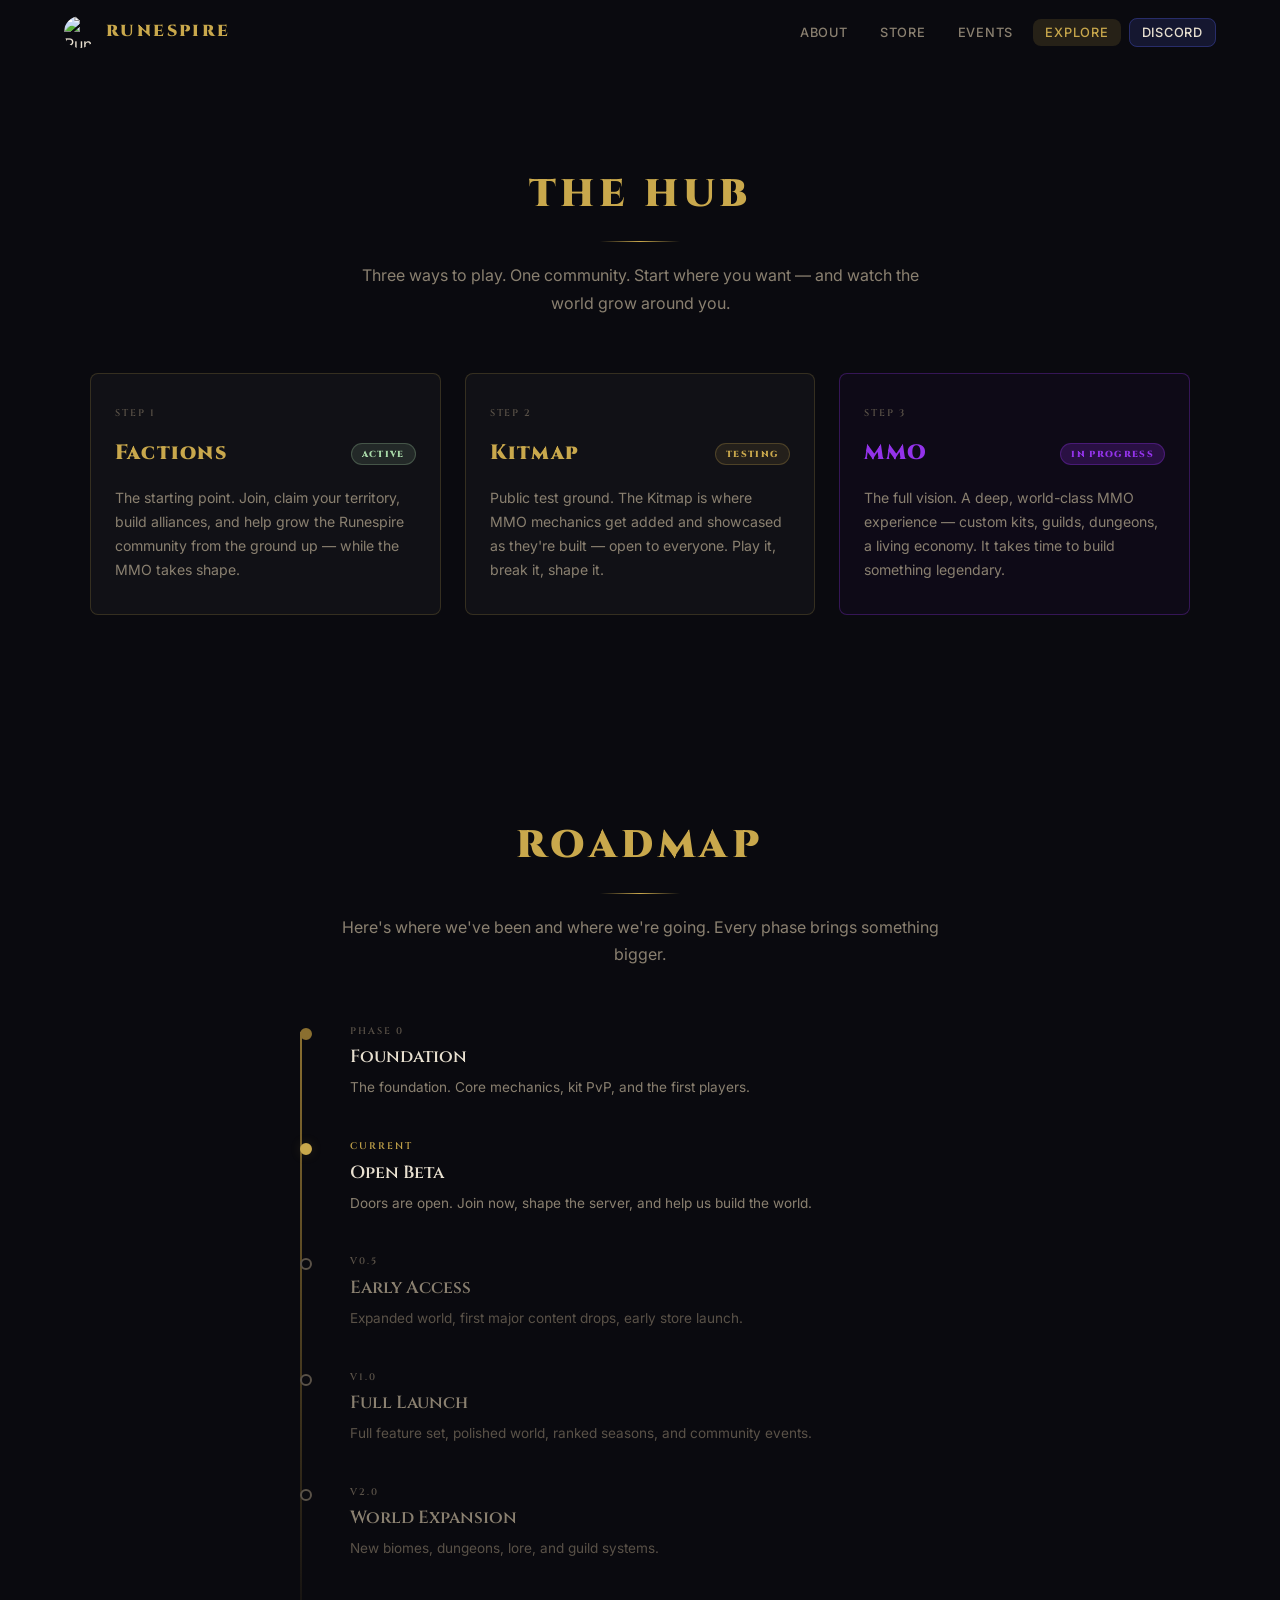
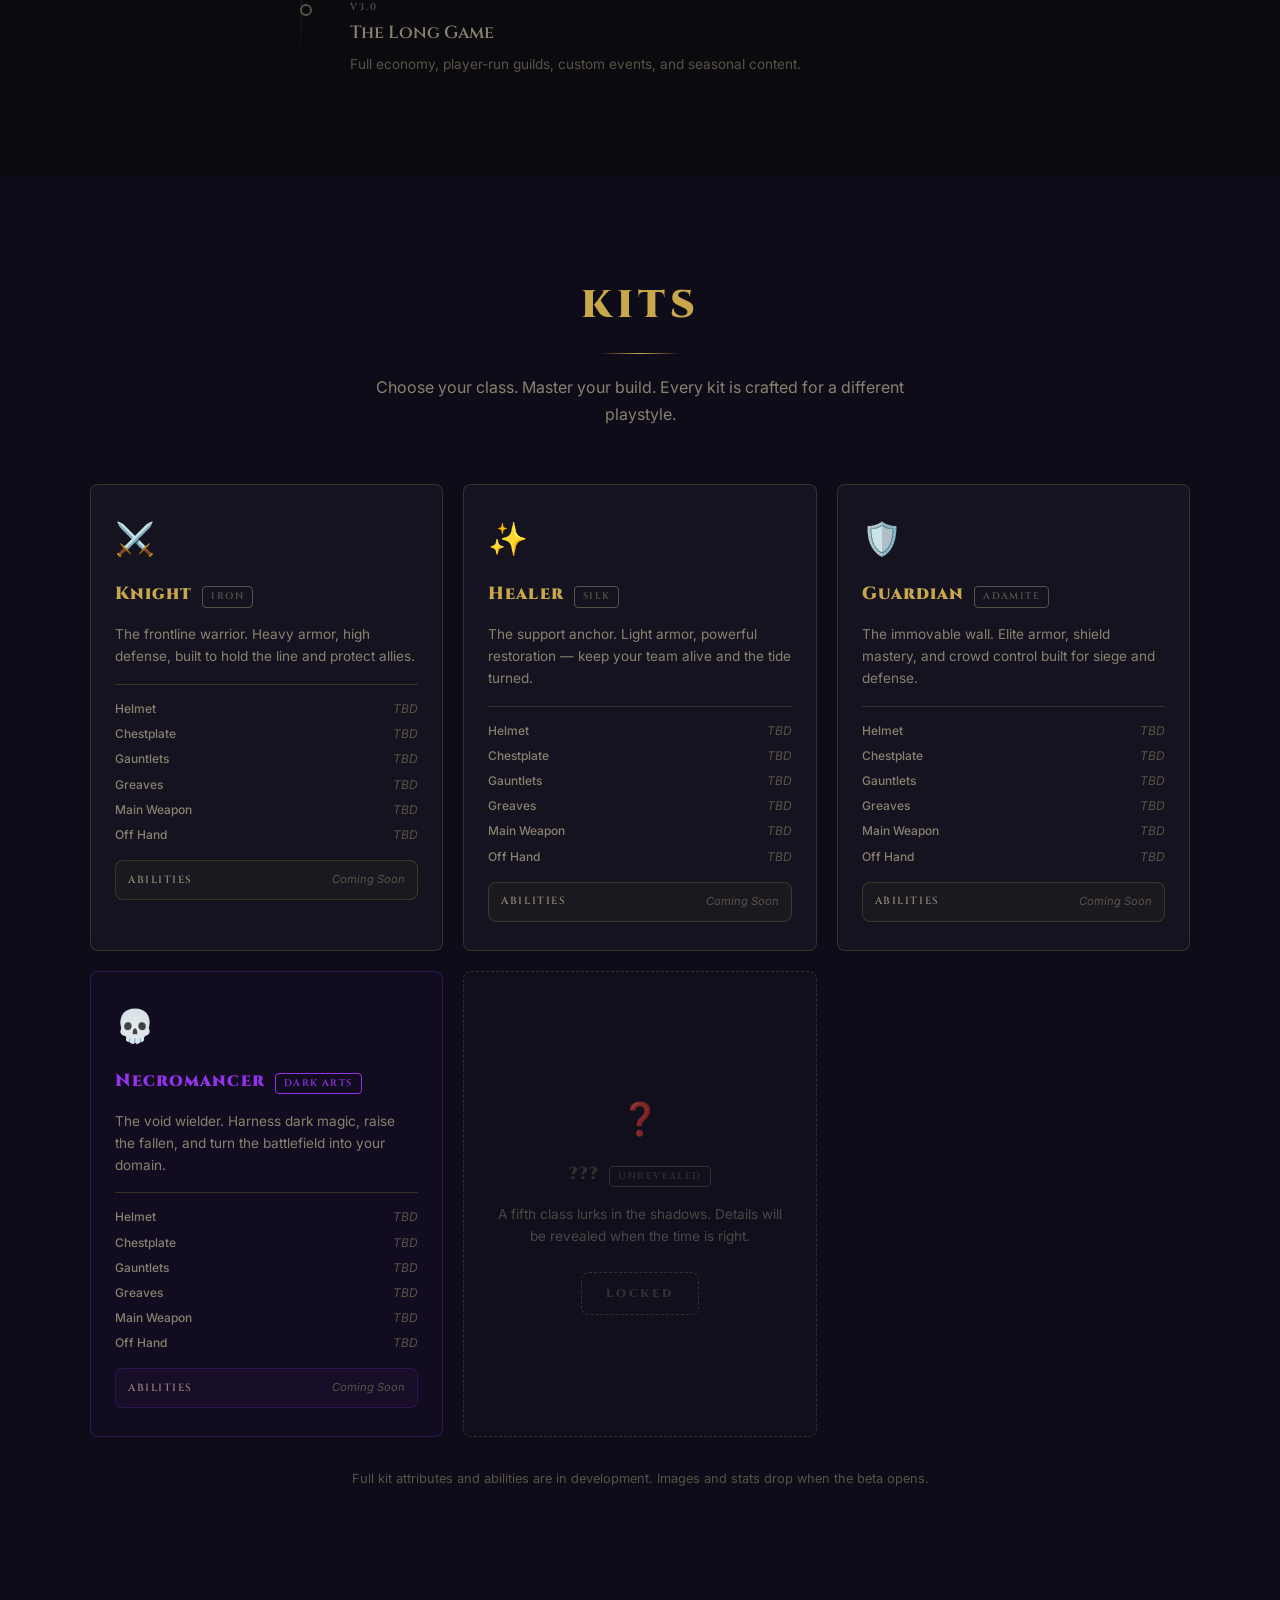
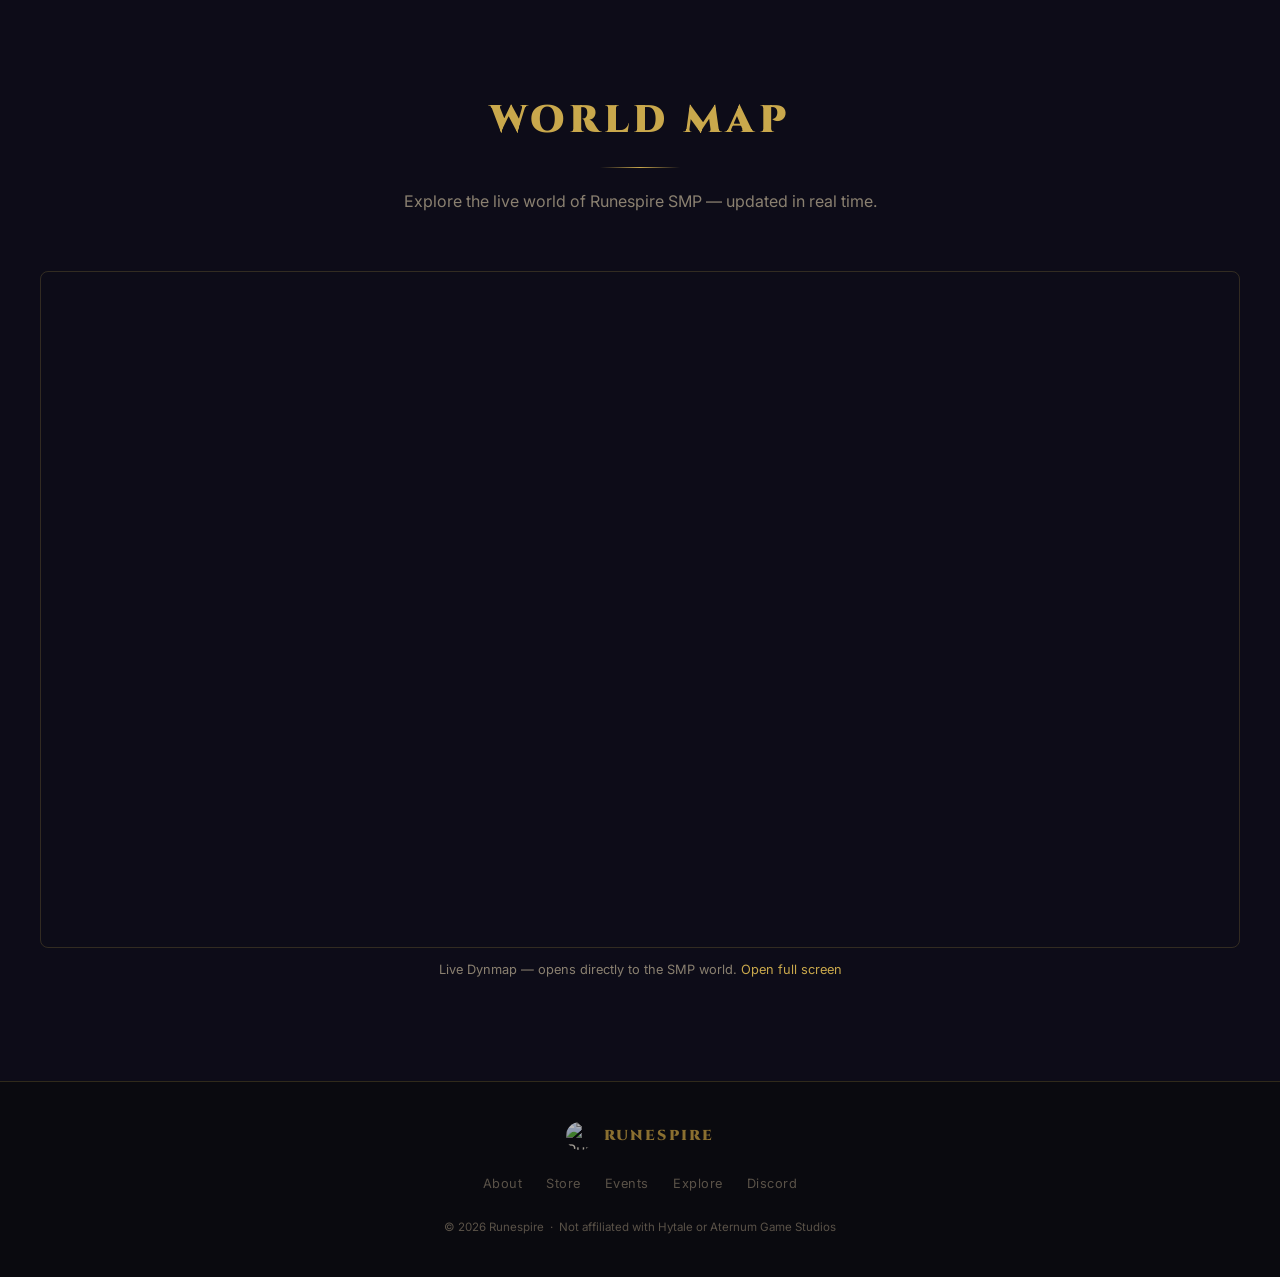
==== explore.html @ 8148e68b "Remove community/email signup section, add live Dynmap iframe to Explore page Co-Authored-By: Claude" ====
<!DOCTYPE html>
<html lang="en">
<head>
  <meta charset="UTF-8" />
  <meta name="viewport" content="width=device-width, initial-scale=1.0" />
  <title>Explore — Runespire</title>
  <meta name="description" content="Explore the world of Runespire — servers, roadmap, kits, and the world map." />

  <!-- Fonts -->
  <link rel="preconnect" href="https://fonts.googleapis.com" />
  <link rel="preconnect" href="https://fonts.gstatic.com" crossorigin />
  <link href="https://fonts.googleapis.com/css2?family=Cinzel:wght@400;600;900&family=Inter:wght@300;400;500&display=swap" rel="stylesheet" />

  <link rel="stylesheet" href="css/styles.css" />
</head>
<body>

  <!-- ===== NAV ===== -->
  <nav class="site-nav" id="siteNav" aria-label="Main navigation">
    <div class="nav-inner">
      <a href="index.html" class="nav-logo" aria-label="Runespire home">
        <img src="https://cdn.discordapp.com/icons/1477785070197674254/c478e4f0dd5d77b28ea150be5aabb9c9.webp?size=64&quality=lossless" alt="Runespire icon" class="nav-icon" />
        <span class="nav-wordmark">RUNESPIRE</span>
      </a>
      <button class="nav-toggle" id="navToggle" aria-label="Toggle navigation" aria-expanded="false" aria-controls="navLinks">
        <span></span><span></span><span></span>
      </button>
      <ul class="nav-links" id="navLinks" role="list">
        <li><a href="index.html#about" class="nav-link">About</a></li>
        <li><a href="index.html#store" class="nav-link">Store</a></li>
        <li><a href="index.html#events" class="nav-link">Events</a></li>
        <li><a href="explore.html" class="nav-link active">Explore</a></li>
        <li><a href="https://discord.gg/47PJvtFb" class="nav-link nav-link--discord" target="_blank" rel="noopener noreferrer">Discord</a></li>
      </ul>
    </div>
  </nav>

  <!-- ===== SERVERS ===== -->
  <section id="servers" class="section section--servers section--page-top">
    <div class="section-inner">
      <h2 class="section-title">The Hub</h2>
      <div class="section-rule"></div>
      <p class="section-subtitle">Three ways to play. One community. Start where you want — and watch the world grow around you.</p>

      <div class="servers-grid">

        <div class="server-card">
          <div class="server-card__step">Step 1</div>
          <div class="server-card__header">
            <h3 class="server-card__name">Factions</h3>
            <span class="server-badge server-badge--active">Active</span>
          </div>
          <p class="server-card__desc">The starting point. Join, claim your territory, build alliances, and help grow the Runespire community from the ground up — while the MMO takes shape.</p>
        </div>

        <div class="server-card">
          <div class="server-card__step">Step 2</div>
          <div class="server-card__header">
            <h3 class="server-card__name">Kitmap</h3>
            <span class="server-badge server-badge--testing">Testing</span>
          </div>
          <p class="server-card__desc">Public test ground. The Kitmap is where MMO mechanics get added and showcased as they're built — open to everyone. Play it, break it, shape it.</p>
        </div>

        <div class="server-card server-card--featured">
          <div class="server-card__step">Step 3</div>
          <div class="server-card__header">
            <h3 class="server-card__name">MMO</h3>
            <span class="server-badge server-badge--progress">In Progress</span>
          </div>
          <p class="server-card__desc">The full vision. A deep, world-class MMO experience — custom kits, guilds, dungeons, a living economy. It takes time to build something legendary.</p>
        </div>

      </div>
    </div>
  </section>

  <!-- ===== ROADMAP ===== -->
  <section id="roadmap" class="section section--roadmap">
    <div class="section-inner">
      <h2 class="section-title">Roadmap</h2>
      <div class="section-rule"></div>
      <p class="section-subtitle">Here's where we've been and where we're going. Every phase brings something bigger.</p>

      <ol class="roadmap-timeline" aria-label="Development roadmap">
        <li class="roadmap-item roadmap-item--done">
          <div class="roadmap-marker" aria-hidden="true"></div>
          <div class="roadmap-content">
            <span class="roadmap-phase">Phase 0</span>
            <h3 class="roadmap-label">Foundation</h3>
            <p class="roadmap-desc">The foundation. Core mechanics, kit PvP, and the first players.</p>
          </div>
        </li>
        <li class="roadmap-item roadmap-item--active">
          <div class="roadmap-marker" aria-hidden="true"></div>
          <div class="roadmap-content">
            <span class="roadmap-phase">Current</span>
            <h3 class="roadmap-label">Open Beta</h3>
            <p class="roadmap-desc">Doors are open. Join now, shape the server, and help us build the world.</p>
          </div>
        </li>
        <li class="roadmap-item roadmap-item--upcoming">
          <div class="roadmap-marker" aria-hidden="true"></div>
          <div class="roadmap-content">
            <span class="roadmap-phase">v0.5</span>
            <h3 class="roadmap-label">Early Access</h3>
            <p class="roadmap-desc">Expanded world, first major content drops, early store launch.</p>
          </div>
        </li>
        <li class="roadmap-item roadmap-item--upcoming">
          <div class="roadmap-marker" aria-hidden="true"></div>
          <div class="roadmap-content">
            <span class="roadmap-phase">v1.0</span>
            <h3 class="roadmap-label">Full Launch</h3>
            <p class="roadmap-desc">Full feature set, polished world, ranked seasons, and community events.</p>
          </div>
        </li>
        <li class="roadmap-item roadmap-item--upcoming">
          <div class="roadmap-marker" aria-hidden="true"></div>
          <div class="roadmap-content">
            <span class="roadmap-phase">v2.0</span>
            <h3 class="roadmap-label">World Expansion</h3>
            <p class="roadmap-desc">New biomes, dungeons, lore, and guild systems.</p>
          </div>
        </li>
        <li class="roadmap-item roadmap-item--upcoming">
          <div class="roadmap-marker" aria-hidden="true"></div>
          <div class="roadmap-content">
            <span class="roadmap-phase">v3.0</span>
            <h3 class="roadmap-label">The Long Game</h3>
            <p class="roadmap-desc">Full economy, player-run guilds, custom events, and seasonal content.</p>
          </div>
        </li>
      </ol>
    </div>
  </section>

  <!-- ===== KITS ===== -->
  <section id="kits" class="section section--kits">
    <div class="section-inner">
      <h2 class="section-title">Kits</h2>
      <div class="section-rule"></div>
      <p class="section-subtitle">Choose your class. Master your build. Every kit is crafted for a different playstyle.</p>

      <div class="kits-grid">

        <div class="kit-card">
          <div class="kit-card__icon" aria-hidden="true">⚔️</div>
          <div class="kit-card__names">
            <h3 class="kit-card__class">Knight</h3>
            <span class="kit-card__material">Iron</span>
          </div>
          <p class="kit-card__desc">The frontline warrior. Heavy armor, high defense, built to hold the line and protect allies.</p>
          <div class="kit-card__slots">
            <div class="kit-slot"><span class="kit-slot__label">Helmet</span><span class="kit-slot__value kit-slot__value--tbd">TBD</span></div>
            <div class="kit-slot"><span class="kit-slot__label">Chestplate</span><span class="kit-slot__value kit-slot__value--tbd">TBD</span></div>
            <div class="kit-slot"><span class="kit-slot__label">Gauntlets</span><span class="kit-slot__value kit-slot__value--tbd">TBD</span></div>
            <div class="kit-slot"><span class="kit-slot__label">Greaves</span><span class="kit-slot__value kit-slot__value--tbd">TBD</span></div>
            <div class="kit-slot"><span class="kit-slot__label">Main Weapon</span><span class="kit-slot__value kit-slot__value--tbd">TBD</span></div>
            <div class="kit-slot"><span class="kit-slot__label">Off Hand</span><span class="kit-slot__value kit-slot__value--tbd">TBD</span></div>
          </div>
          <div class="kit-card__abilities">
            <span class="kit-abilities__label">Abilities</span>
            <span class="kit-abilities__value">Coming Soon</span>
          </div>
        </div>

        <div class="kit-card">
          <div class="kit-card__icon" aria-hidden="true">✨</div>
          <div class="kit-card__names">
            <h3 class="kit-card__class">Healer</h3>
            <span class="kit-card__material">Silk</span>
          </div>
          <p class="kit-card__desc">The support anchor. Light armor, powerful restoration — keep your team alive and the tide turned.</p>
          <div class="kit-card__slots">
            <div class="kit-slot"><span class="kit-slot__label">Helmet</span><span class="kit-slot__value kit-slot__value--tbd">TBD</span></div>
            <div class="kit-slot"><span class="kit-slot__label">Chestplate</span><span class="kit-slot__value kit-slot__value--tbd">TBD</span></div>
            <div class="kit-slot"><span class="kit-slot__label">Gauntlets</span><span class="kit-slot__value kit-slot__value--tbd">TBD</span></div>
            <div class="kit-slot"><span class="kit-slot__label">Greaves</span><span class="kit-slot__value kit-slot__value--tbd">TBD</span></div>
            <div class="kit-slot"><span class="kit-slot__label">Main Weapon</span><span class="kit-slot__value kit-slot__value--tbd">TBD</span></div>
            <div class="kit-slot"><span class="kit-slot__label">Off Hand</span><span class="kit-slot__value kit-slot__value--tbd">TBD</span></div>
          </div>
          <div class="kit-card__abilities">
            <span class="kit-abilities__label">Abilities</span>
            <span class="kit-abilities__value">Coming Soon</span>
          </div>
        </div>

        <div class="kit-card">
          <div class="kit-card__icon" aria-hidden="true">🛡️</div>
          <div class="kit-card__names">
            <h3 class="kit-card__class">Guardian</h3>
            <span class="kit-card__material">Adamite</span>
          </div>
          <p class="kit-card__desc">The immovable wall. Elite armor, shield mastery, and crowd control built for siege and defense.</p>
          <div class="kit-card__slots">
            <div class="kit-slot"><span class="kit-slot__label">Helmet</span><span class="kit-slot__value kit-slot__value--tbd">TBD</span></div>
            <div class="kit-slot"><span class="kit-slot__label">Chestplate</span><span class="kit-slot__value kit-slot__value--tbd">TBD</span></div>
            <div class="kit-slot"><span class="kit-slot__label">Gauntlets</span><span class="kit-slot__value kit-slot__value--tbd">TBD</span></div>
            <div class="kit-slot"><span class="kit-slot__label">Greaves</span><span class="kit-slot__value kit-slot__value--tbd">TBD</span></div>
            <div class="kit-slot"><span class="kit-slot__label">Main Weapon</span><span class="kit-slot__value kit-slot__value--tbd">TBD</span></div>
            <div class="kit-slot"><span class="kit-slot__label">Off Hand</span><span class="kit-slot__value kit-slot__value--tbd">TBD</span></div>
          </div>
          <div class="kit-card__abilities">
            <span class="kit-abilities__label">Abilities</span>
            <span class="kit-abilities__value">Coming Soon</span>
          </div>
        </div>

        <div class="kit-card kit-card--dark">
          <div class="kit-card__icon" aria-hidden="true">💀</div>
          <div class="kit-card__names">
            <h3 class="kit-card__class">Necromancer</h3>
            <span class="kit-card__material kit-card__material--dark">Dark Arts</span>
          </div>
          <p class="kit-card__desc">The void wielder. Harness dark magic, raise the fallen, and turn the battlefield into your domain.</p>
          <div class="kit-card__slots">
            <div class="kit-slot"><span class="kit-slot__label">Helmet</span><span class="kit-slot__value kit-slot__value--tbd">TBD</span></div>
            <div class="kit-slot"><span class="kit-slot__label">Chestplate</span><span class="kit-slot__value kit-slot__value--tbd">TBD</span></div>
            <div class="kit-slot"><span class="kit-slot__label">Gauntlets</span><span class="kit-slot__value kit-slot__value--tbd">TBD</span></div>
            <div class="kit-slot"><span class="kit-slot__label">Greaves</span><span class="kit-slot__value kit-slot__value--tbd">TBD</span></div>
            <div class="kit-slot"><span class="kit-slot__label">Main Weapon</span><span class="kit-slot__value kit-slot__value--tbd">TBD</span></div>
            <div class="kit-slot"><span class="kit-slot__label">Off Hand</span><span class="kit-slot__value kit-slot__value--tbd">TBD</span></div>
          </div>
          <div class="kit-card__abilities">
            <span class="kit-abilities__label">Abilities</span>
            <span class="kit-abilities__value">Coming Soon</span>
          </div>
        </div>

        <div class="kit-card kit-card--mystery">
          <div class="kit-card__icon" aria-hidden="true">❓</div>
          <div class="kit-card__names">
            <h3 class="kit-card__class">???</h3>
            <span class="kit-card__material kit-card__material--mystery">Unrevealed</span>
          </div>
          <p class="kit-card__desc">A fifth class lurks in the shadows. Details will be revealed when the time is right.</p>
          <div class="kit-card__mystery-lock" aria-hidden="true">
            <span>LOCKED</span>
          </div>
        </div>

      </div>

      <p class="kits-note">Full kit attributes and abilities are in development. Images and stats drop when the beta opens.</p>
    </div>
  </section>

  <!-- ===== MAP ===== -->
  <section id="map" class="section section--map">
    <div class="section-inner section-inner--wide">
      <h2 class="section-title">World Map</h2>
      <div class="section-rule"></div>
      <p class="section-subtitle">Explore the live world of Runespire SMP — updated in real time.</p>
      <div class="map-frame-wrapper">
        <iframe
          src="https://map.runespire.net/#world=smp&x=558.67&z=474.67&zoom=-3"
          class="map-frame"
          title="Runespire SMP World Map"
          allowfullscreen
          loading="lazy"
        ></iframe>
      </div>
      <p class="map-note">Live Dynmap — opens directly to the SMP world. <a href="https://map.runespire.net/" target="_blank" rel="noopener noreferrer">Open full screen</a></p>
    </div>
  </section>

  <!-- ===== FOOTER ===== -->
  <footer class="site-footer">
    <div class="footer-inner">
      <div class="footer-brand">
        <img src="https://cdn.discordapp.com/icons/1477785070197674254/c478e4f0dd5d77b28ea150be5aabb9c9.webp?size=64&quality=lossless" alt="Runespire" class="footer-icon" />
        <span class="footer-wordmark">RUNESPIRE</span>
      </div>
      <nav class="footer-nav" aria-label="Footer navigation">
        <a href="index.html#about">About</a>
        <a href="index.html#store">Store</a>
        <a href="index.html#events">Events</a>
        <a href="explore.html">Explore</a>
        <a href="https://discord.gg/47PJvtFb" target="_blank" rel="noopener noreferrer">Discord</a>
      </nav>
      <p class="footer-legal">© 2026 Runespire &nbsp;·&nbsp; Not affiliated with Hytale or Aternum Game Studios</p>
    </div>
  </footer>

  <script src="js/main.js"></script>
</body>
</html>
---- css/styles.css ----
/* ============================================================
   DESIGN SYSTEM — CSS VARIABLES
   ============================================================ */
:root {
  --bg:           #0a0a0f;
  --bg-mid:       #0f0e1a;
  --bg-section:   #0d0c18;
  --bg-card:      rgba(255, 255, 255, 0.03);
  --bg-card-hover:rgba(255, 255, 255, 0.06);

  --gold:         #c9a84c;
  --gold-light:   #e8c96a;
  --gold-dim:     #8a6f30;
  --gold-glow:    rgba(201, 168, 76, 0.15);
  --gold-border:  rgba(201, 168, 76, 0.25);

  --purple:       #6b21a8;
  --purple-light: #9333ea;
  --purple-glow:  rgba(107, 33, 168, 0.3);

  --discord:      #5865f2;
  --discord-hover:#4752c4;

  --text:         #e8e0d0;
  --text-muted:   #8a8070;
  --text-dim:     #5a5248;
  --border:       rgba(201, 168, 76, 0.2);

  --nav-height:   64px;
  --section-pad:  100px;
  --radius:       8px;

  --font-heading: 'Cinzel', serif;
  --font-body:    'Inter', sans-serif;
}

/* ============================================================
   RESET & BASE
   ============================================================ */
*, *::before, *::after { box-sizing: border-box; margin: 0; padding: 0; }

html {
  scroll-behavior: smooth;
  scroll-padding-top: var(--nav-height);
}

body {
  background-color: var(--bg);
  color: var(--text);
  font-family: var(--font-body);
  font-size: 1rem;
  line-height: 1.6;
  -webkit-font-smoothing: antialiased;
  overflow-x: hidden;
}

img { display: block; max-width: 100%; }
a { color: inherit; text-decoration: none; }
ul, ol { list-style: none; }

/* ============================================================
   NAV
   ============================================================ */
.site-nav {
  position: fixed;
  top: 0;
  left: 0;
  right: 0;
  z-index: 100;
  height: var(--nav-height);
  transition: background 0.3s ease, border-color 0.3s ease;
  border-bottom: 1px solid transparent;
}

.site-nav.scrolled {
  background: rgba(10, 10, 15, 0.92);
  backdrop-filter: blur(12px);
  -webkit-backdrop-filter: blur(12px);
  border-color: var(--border);
}

.nav-inner {
  max-width: 1200px;
  margin: 0 auto;
  padding: 0 24px;
  height: 100%;
  display: flex;
  align-items: center;
  justify-content: space-between;
  gap: 24px;
}

.nav-logo {
  display: flex;
  align-items: center;
  gap: 10px;
  flex-shrink: 0;
}

.nav-icon { width: 32px; height: 32px; border-radius: 50%; }

.nav-wordmark {
  font-family: var(--font-heading);
  font-weight: 900;
  font-size: 1rem;
  letter-spacing: 0.15em;
  color: var(--gold);
}

.nav-links {
  display: flex;
  align-items: center;
  gap: 8px;
}

.nav-link {
  font-family: var(--font-body);
  font-size: 0.8rem;
  font-weight: 500;
  letter-spacing: 0.06em;
  text-transform: uppercase;
  color: var(--text-muted);
  padding: 6px 12px;
  border-radius: var(--radius);
  transition: color 0.2s ease, background 0.2s ease;
}

.nav-link:hover, .nav-link.active {
  color: var(--gold);
  background: var(--gold-glow);
}

.nav-link--discord {
  color: var(--text);
  background: rgba(88, 101, 242, 0.15);
  border: 1px solid rgba(88, 101, 242, 0.3);
}

.nav-link--discord:hover {
  background: rgba(88, 101, 242, 0.3);
  color: #fff;
  border-color: var(--discord);
}

.nav-toggle {
  display: none;
  flex-direction: column;
  gap: 5px;
  background: none;
  border: none;
  cursor: pointer;
  padding: 4px;
}

.nav-toggle span {
  display: block;
  width: 24px;
  height: 2px;
  background: var(--gold);
  border-radius: 2px;
  transition: transform 0.3s ease, opacity 0.3s ease;
}

/* ============================================================
   HERO
   ============================================================ */
.hero {
  position: relative;
  min-height: 100vh;
  display: flex;
  align-items: center;
  justify-content: center;
  overflow: hidden;
  padding-top: var(--nav-height);
}

#intro-overlay {
  position: fixed;
  inset: 0;
  background: #000;
  z-index: 99;
  pointer-events: none;
  animation: introFade 1s ease forwards 0.2s;
}

#particles {
  position: fixed;
  inset: 0;
  z-index: 0;
  pointer-events: none;
}

.bg-overlay {
  position: absolute;
  inset: 0;
  background:
    radial-gradient(ellipse 80% 60% at 50% 0%, rgba(107, 33, 168, 0.25) 0%, transparent 70%),
    radial-gradient(ellipse 60% 50% at 80% 80%, rgba(201, 168, 76, 0.08) 0%, transparent 60%),
    radial-gradient(ellipse 50% 40% at 20% 80%, rgba(107, 33, 168, 0.12) 0%, transparent 60%);
  animation: bgPulse 12s ease-in-out infinite alternate;
  z-index: 1;
}

.hero-inner {
  position: relative;
  z-index: 2;
  text-align: center;
  display: flex;
  flex-direction: column;
  align-items: center;
  gap: 20px;
  padding: 40px 24px 80px;
  max-width: 640px;
  width: 100%;
}

.crest {
  width: 90px;
  height: 90px;
  border-radius: 50%;
  border: 2px solid var(--gold);
  box-shadow: 0 0 20px var(--gold-glow), 0 0 40px rgba(201, 168, 76, 0.08);
  overflow: hidden;
  animation: floatCrest 4s ease-in-out infinite;
}

.crest img { width: 100%; height: 100%; object-fit: cover; }

.title {
  font-family: var(--font-heading);
  font-weight: 900;
  font-size: clamp(2.8rem, 10vw, 5.5rem);
  letter-spacing: 0.15em;
  color: var(--gold);
  text-shadow:
    0 0 20px rgba(201, 168, 76, 0.6),
    0 0 40px rgba(201, 168, 76, 0.3),
    0 0 80px rgba(201, 168, 76, 0.15);
  animation: titleSlam 0.6s cubic-bezier(0.16, 1, 0.3, 1) forwards 0.7s, titleGlow 3s ease-in-out infinite alternate 1.3s;
  opacity: 0;
  transform: scale(0.85);
}

.title-rule {
  width: 120px;
  height: 1px;
  background: linear-gradient(90deg, transparent, var(--gold), transparent);
  animation: revealFade 0.5s ease forwards 1.1s;
  opacity: 0;
}

.tagline {
  font-family: var(--font-heading);
  font-weight: 400;
  font-size: clamp(0.75rem, 2vw, 0.9rem);
  letter-spacing: 0.3em;
  text-transform: uppercase;
  color: var(--text-muted);
  animation: revealUp 0.5s ease forwards 1.2s;
  opacity: 0;
  transform: translateY(16px);
}

.hero-ctas {
  display: flex;
  gap: 12px;
  flex-wrap: wrap;
  justify-content: center;
  animation: revealUp 0.5s ease forwards 1.7s;
  opacity: 0;
  transform: translateY(16px);
}

/* Scroll indicator */
.scroll-indicator {
  position: absolute;
  bottom: 32px;
  left: 50%;
  transform: translateX(-50%);
  z-index: 2;
  display: flex;
  flex-direction: column;
  align-items: center;
  opacity: 0;
  animation: revealFade 0.5s ease forwards 2.2s;
}

.scroll-arrow {
  display: block;
  width: 20px;
  height: 20px;
  border-right: 2px solid var(--gold-dim);
  border-bottom: 2px solid var(--gold-dim);
  transform: rotate(45deg);
  animation: scrollBounce 1.5s ease-in-out infinite;
}

/* ============================================================
   SERVER IP BADGE
   ============================================================ */
.ip-badge {
  display: inline-flex;
  flex-direction: column;
  align-items: center;
  gap: 2px;
  padding: 12px 24px;
  border: 1px solid var(--gold-border);
  border-radius: var(--radius);
  background: rgba(201, 168, 76, 0.05);
  cursor: pointer;
  transition: border-color 0.2s, background 0.2s, box-shadow 0.2s;
  animation: revealUp 0.5s ease forwards 1.4s;
  opacity: 0;
  transform: translateY(16px);
}

.ip-badge:hover, .ip-badge:focus {
  border-color: var(--gold);
  background: var(--gold-glow);
  box-shadow: 0 0 16px var(--gold-glow);
  outline: none;
}

.ip-badge--inline {
  animation: none;
  opacity: 1;
  transform: none;
  width: 100%;
}

.ip-label {
  font-family: var(--font-heading);
  font-size: 0.6rem;
  letter-spacing: 0.2em;
  color: var(--text-muted);
  text-transform: uppercase;
}

.ip-value {
  font-family: var(--font-body);
  font-size: 1.1rem;
  font-weight: 500;
  color: var(--gold);
  letter-spacing: 0.05em;
}

.ip-copy-hint {
  font-size: 0.65rem;
  color: var(--text-dim);
  letter-spacing: 0.05em;
  text-transform: uppercase;
}

/* ============================================================
   BUTTONS
   ============================================================ */
.btn-primary {
  display: inline-block;
  padding: 12px 28px;
  font-family: var(--font-heading);
  font-size: 0.8rem;
  font-weight: 600;
  letter-spacing: 0.15em;
  text-transform: uppercase;
  color: var(--gold);
  border: 1px solid var(--gold);
  border-radius: var(--radius);
  background: transparent;
  cursor: pointer;
  transition: background 0.2s, box-shadow 0.2s, color 0.2s;
}

.btn-primary:hover {
  background: var(--gold-glow);
  box-shadow: 0 0 20px var(--gold-glow);
}

.btn-primary:active { transform: scale(0.98); }

.btn-full { width: 100%; text-align: center; }

.btn-outline {
  display: inline-block;
  padding: 10px 24px;
  font-family: var(--font-heading);
  font-size: 0.75rem;
  font-weight: 600;
  letter-spacing: 0.12em;
  text-transform: uppercase;
  color: var(--text-muted);
  border: 1px solid var(--border);
  border-radius: var(--radius);
  background: transparent;
  cursor: pointer;
  transition: color 0.2s, border-color 0.2s, background 0.2s;
}

.btn-outline:hover {
  color: var(--gold);
  border-color: var(--gold);
  background: var(--gold-glow);
}

.btn-discord {
  display: inline-flex;
  align-items: center;
  gap: 8px;
  padding: 12px 24px;
  font-family: var(--font-body);
  font-size: 0.85rem;
  font-weight: 500;
  color: #fff;
  background: rgba(88, 101, 242, 0.2);
  border: 1px solid rgba(88, 101, 242, 0.4);
  border-radius: var(--radius);
  cursor: pointer;
  transition: background 0.2s, box-shadow 0.2s, border-color 0.2s;
}

.btn-discord:hover {
  background: rgba(88, 101, 242, 0.35);
  border-color: var(--discord);
  box-shadow: 0 0 16px rgba(88, 101, 242, 0.2);
}

.btn-discord--large {
  padding: 16px 36px;
  font-size: 1rem;
}

.discord-icon { width: 20px; height: 20px; flex-shrink: 0; }

/* ============================================================
   SECTIONS — SHARED
   ============================================================ */
.section {
  position: relative;
  padding: var(--section-pad) 24px;
  z-index: 2;
}

.section-inner {
  max-width: 1100px;
  margin: 0 auto;
}

.section-inner--narrow {
  max-width: 680px;
  margin: 0 auto;
}

.section-title {
  font-family: var(--font-heading);
  font-size: clamp(1.6rem, 4vw, 2.4rem);
  font-weight: 900;
  letter-spacing: 0.12em;
  color: var(--gold);
  text-align: center;
  text-transform: uppercase;
}

.section-rule {
  width: 80px;
  height: 1px;
  background: linear-gradient(90deg, transparent, var(--gold), transparent);
  margin: 16px auto 20px;
}

.section-subtitle {
  text-align: center;
  color: var(--text-muted);
  font-size: 1rem;
  max-width: 600px;
  margin: 0 auto 56px;
  line-height: 1.7;
}

/* ============================================================
   ABOUT SECTION
   ============================================================ */
.section--about { background: var(--bg-section); }

.about-grid {
  display: grid;
  grid-template-columns: repeat(3, 1fr);
  gap: 24px;
}

.about-card {
  background: var(--bg-card);
  border: 1px solid var(--border);
  border-radius: var(--radius);
  padding: 32px 24px;
  transition: background 0.2s, border-color 0.2s;
}

.about-card:hover {
  background: var(--bg-card-hover);
  border-color: var(--gold-dim);
}

.about-card__icon { font-size: 2rem; margin-bottom: 16px; }

.about-card__title {
  font-family: var(--font-heading);
  font-size: 0.85rem;
  font-weight: 600;
  letter-spacing: 0.12em;
  text-transform: uppercase;
  color: var(--gold);
  margin-bottom: 12px;
}

.about-card__text {
  font-size: 0.9rem;
  color: var(--text-muted);
  line-height: 1.7;
}

.connect-links {
  display: flex;
  flex-direction: column;
  gap: 12px;
}

.connect-link {
  display: inline-flex;
  align-items: center;
  gap: 10px;
  padding: 10px 16px;
  border-radius: var(--radius);
  font-size: 0.85rem;
  font-weight: 500;
  border: 1px solid var(--border);
  background: var(--bg-card);
  transition: background 0.2s, border-color 0.2s;
}

.connect-link svg { width: 18px; height: 18px; flex-shrink: 0; }

.connect-link--discord { color: #fff; border-color: rgba(88, 101, 242, 0.3); }
.connect-link--discord:hover { background: rgba(88, 101, 242, 0.15); border-color: var(--discord); }

.connect-link--youtube { color: var(--text-muted); }
.connect-link--youtube:hover { color: #ff4444; border-color: #ff4444; }

.connect-link--tbd { opacity: 0.45; cursor: default; pointer-events: none; }

.tbd-tag {
  font-size: 0.6rem;
  font-weight: 600;
  letter-spacing: 0.1em;
  text-transform: uppercase;
  padding: 2px 6px;
  border-radius: 4px;
  background: var(--border);
  color: var(--text-muted);
}

/* ============================================================
   SERVERS SECTION
   ============================================================ */
.section--servers { background: var(--bg); }

.servers-grid {
  display: grid;
  grid-template-columns: repeat(3, 1fr);
  gap: 24px;
}

.server-card {
  background: var(--bg-card);
  border: 1px solid var(--border);
  border-radius: var(--radius);
  padding: 32px 24px;
  display: flex;
  flex-direction: column;
  gap: 16px;
  transition: background 0.2s, border-color 0.2s, transform 0.2s;
}

.server-card:hover {
  background: var(--bg-card-hover);
  border-color: var(--gold-dim);
  transform: translateY(-3px);
}

.server-card--featured {
  border-color: rgba(147, 51, 234, 0.3);
  background: rgba(107, 33, 168, 0.05);
}

.server-card--featured:hover {
  border-color: var(--purple-light);
  background: rgba(107, 33, 168, 0.08);
  box-shadow: 0 0 30px rgba(107, 33, 168, 0.12);
}

.server-card__step {
  font-family: var(--font-heading);
  font-size: 0.6rem;
  font-weight: 600;
  letter-spacing: 0.2em;
  text-transform: uppercase;
  color: var(--text-dim);
}

.server-card__header {
  display: flex;
  align-items: center;
  justify-content: space-between;
  gap: 8px;
}

.server-card__name {
  font-family: var(--font-heading);
  font-size: 1.3rem;
  font-weight: 900;
  letter-spacing: 0.06em;
  color: var(--gold);
}

.server-card--featured .server-card__name { color: var(--purple-light); }

.server-card__desc {
  font-size: 0.88rem;
  color: var(--text-muted);
  line-height: 1.7;
  flex: 1;
}

.server-badge {
  font-family: var(--font-heading);
  font-size: 0.55rem;
  font-weight: 900;
  letter-spacing: 0.15em;
  text-transform: uppercase;
  padding: 3px 10px;
  border-radius: 20px;
  white-space: nowrap;
}

.server-badge--active   { color: #a8d8a8; background: rgba(168, 216, 168, 0.12); border: 1px solid rgba(168, 216, 168, 0.25); }
.server-badge--testing  { color: var(--gold); background: rgba(201, 168, 76, 0.1); border: 1px solid var(--gold-border); }
.server-badge--progress { color: var(--purple-light); background: var(--purple-glow); border: 1px solid rgba(147, 51, 234, 0.3); }

/* ============================================================
   STORE SECTION
   ============================================================ */
.section--store { background: var(--bg); }

.ranks-grid {
  display: grid;
  grid-template-columns: repeat(3, 1fr);
  gap: 20px;
  margin-bottom: 32px;
}

.rank-card {
  background: var(--bg-card);
  border: 1px solid var(--border);
  border-radius: var(--radius);
  padding: 28px 24px;
  display: flex;
  flex-direction: column;
  gap: 16px;
  transition: background 0.2s, border-color 0.2s, transform 0.2s;
  position: relative;
}

.rank-card:hover {
  background: var(--bg-card-hover);
  border-color: var(--gold-dim);
  transform: translateY(-3px);
}

.rank-card--featured {
  border-color: var(--gold);
  background: rgba(201, 168, 76, 0.05);
  box-shadow: 0 0 30px rgba(201, 168, 76, 0.1);
}

.rank-card--featured:hover {
  border-color: var(--gold-light);
  box-shadow: 0 0 40px rgba(201, 168, 76, 0.18);
}

.rank-card__badge-featured {
  position: absolute;
  top: -11px;
  left: 50%;
  transform: translateX(-50%);
  font-family: var(--font-heading);
  font-size: 0.55rem;
  font-weight: 900;
  letter-spacing: 0.2em;
  color: var(--bg);
  background: var(--gold);
  padding: 3px 12px;
  border-radius: 20px;
}

.rank-card__header {
  display: flex;
  align-items: center;
  justify-content: space-between;
  gap: 8px;
}

.rank-badge {
  font-family: var(--font-heading);
  font-size: 0.85rem;
  font-weight: 900;
  letter-spacing: 0.08em;
  text-transform: uppercase;
  padding: 4px 10px;
  border-radius: 4px;
}

.rank-badge--explorer    { color: #7ec8e3; background: rgba(126, 200, 227, 0.1); }
.rank-badge--explorerplus{ color: #a8d8a8; background: rgba(168, 216, 168, 0.1); }
.rank-badge--vanguard    { color: #f4a261; background: rgba(244, 162, 97,  0.1); }
.rank-badge--sentinel    { color: #e76f51; background: rgba(231, 111, 81,  0.1); }
.rank-badge--luminary    { color: var(--purple-light); background: var(--purple-glow); }
.rank-badge--ascendant   { color: var(--gold); background: rgba(201, 168, 76, 0.12); }

.rank-price {
  font-family: var(--font-heading);
  font-size: 1.1rem;
  font-weight: 900;
  color: var(--gold);
  white-space: nowrap;
}

.rank-perks {
  flex: 1;
  display: flex;
  flex-direction: column;
  gap: 8px;
}

.rank-perks li {
  font-size: 0.82rem;
  color: var(--text-muted);
  padding-left: 14px;
  position: relative;
  line-height: 1.4;
}

.rank-perks li::before {
  content: '·';
  position: absolute;
  left: 0;
  color: var(--gold-dim);
  font-size: 1rem;
  line-height: 1.2;
}

.btn-rank {
  display: block;
  text-align: center;
  padding: 10px 16px;
  font-family: var(--font-heading);
  font-size: 0.7rem;
  font-weight: 600;
  letter-spacing: 0.12em;
  text-transform: uppercase;
  border-radius: var(--radius);
  border: 1px solid var(--border);
  color: var(--text-muted);
  background: transparent;
  transition: all 0.2s;
}

.btn-rank:hover:not(.btn-rank--tbd) {
  color: var(--gold);
  border-color: var(--gold);
  background: var(--gold-glow);
}

.btn-rank--tbd {
  opacity: 0.45;
  cursor: default;
  pointer-events: none;
}

.btn-rank--ascendant {
  color: var(--gold);
  border-color: var(--gold);
}

.store-note {
  text-align: center;
  font-size: 0.8rem;
  color: var(--text-dim);
}

.store-note strong { color: var(--text-muted); }

/* ============================================================
   SIGN UP SECTION
   ============================================================ */
.section--signup { background: var(--bg-section); }

.form-row { margin-bottom: 12px; }

.form-row input,
.form-row textarea {
  width: 100%;
  background: rgba(255, 255, 255, 0.04);
  border: 1px solid var(--border);
  border-radius: var(--radius);
  color: var(--text);
  font-family: var(--font-body);
  font-size: 0.9rem;
  padding: 12px 16px;
  outline: none;
  transition: border-color 0.2s, background 0.2s;
  resize: vertical;
}

.form-row input:focus,
.form-row textarea:focus {
  border-color: var(--gold);
  background: rgba(201, 168, 76, 0.04);
}

.form-row input::placeholder,
.form-row textarea::placeholder { color: var(--text-dim); }

.form-note {
  font-size: 0.75rem;
  color: var(--text-dim);
  text-align: center;
  margin-top: 12px;
  line-height: 1.5;
}

.form-success {
  display: none;
  text-align: center;
  color: var(--gold);
  font-family: var(--font-heading);
  font-size: 0.9rem;
  letter-spacing: 0.06em;
  padding: 16px;
  border: 1px solid var(--gold-border);
  border-radius: var(--radius);
  background: var(--gold-glow);
  margin-top: 16px;
}

/* ============================================================
   ROADMAP SECTION
   ============================================================ */
.section--roadmap { background: var(--bg); }

.roadmap-timeline {
  position: relative;
  max-width: 700px;
  margin: 0 auto;
  padding-left: 32px;
}

.roadmap-timeline::before {
  content: '';
  position: absolute;
  left: 10px;
  top: 8px;
  bottom: 8px;
  width: 2px;
  background: linear-gradient(to bottom, var(--gold-dim), transparent);
}

.roadmap-item {
  position: relative;
  padding: 0 0 40px 28px;
}

.roadmap-item:last-child { padding-bottom: 0; }

.roadmap-marker {
  position: absolute;
  left: -22px;
  top: 4px;
  width: 12px;
  height: 12px;
  border-radius: 50%;
  border: 2px solid var(--gold-dim);
  background: var(--bg);
}

.roadmap-item--done .roadmap-marker {
  border-color: var(--gold-dim);
  background: var(--gold-dim);
}

.roadmap-item--active .roadmap-marker {
  border-color: var(--gold);
  background: var(--gold);
  box-shadow: 0 0 12px var(--gold-glow);
}

.roadmap-item--upcoming .roadmap-marker {
  border-color: var(--text-dim);
  background: transparent;
}

.roadmap-phase {
  font-family: var(--font-heading);
  font-size: 0.6rem;
  font-weight: 600;
  letter-spacing: 0.2em;
  text-transform: uppercase;
  color: var(--text-dim);
  display: block;
  margin-bottom: 4px;
}

.roadmap-item--active .roadmap-phase { color: var(--gold); }

.roadmap-label {
  font-family: var(--font-heading);
  font-size: 1.1rem;
  font-weight: 600;
  color: var(--text);
  margin-bottom: 6px;
}

.roadmap-item--upcoming .roadmap-label { color: var(--text-muted); }

.roadmap-desc {
  font-size: 0.85rem;
  color: var(--text-muted);
  line-height: 1.6;
}

.roadmap-item--upcoming .roadmap-desc { color: var(--text-dim); }

/* ============================================================
   EVENTS SECTION
   ============================================================ */
.section--events { background: var(--bg-section); }

.events-grid {
  display: grid;
  grid-template-columns: repeat(3, 1fr);
  gap: 20px;
}

.event-card {
  background: var(--bg-card);
  border: 1px solid var(--border);
  border-radius: var(--radius);
  padding: 28px 24px;
  display: flex;
  flex-direction: column;
  gap: 12px;
  transition: background 0.2s, border-color 0.2s;
}

.event-card:hover {
  background: var(--bg-card-hover);
  border-color: var(--gold-dim);
}

.event-card--tbd { opacity: 0.7; }

.event-card__label {
  font-family: var(--font-heading);
  font-size: 0.55rem;
  font-weight: 900;
  letter-spacing: 0.2em;
  text-transform: uppercase;
  color: var(--text-dim);
  padding: 3px 8px;
  border: 1px solid var(--text-dim);
  border-radius: 4px;
  display: inline-block;
  width: fit-content;
}

.event-card__title {
  font-family: var(--font-heading);
  font-size: 1rem;
  font-weight: 600;
  color: var(--gold);
}

.event-card__desc {
  font-size: 0.85rem;
  color: var(--text-muted);
  line-height: 1.6;
  flex: 1;
}

.event-card__status {
  font-size: 0.75rem;
  color: var(--text-dim);
  font-weight: 500;
  letter-spacing: 0.05em;
}

/* ============================================================
   KITS SECTION
   ============================================================ */
.section--kits { background: var(--bg-section); }

.kits-grid {
  display: grid;
  grid-template-columns: repeat(3, 1fr);
  gap: 20px;
  margin-bottom: 32px;
}

.kit-card {
  background: var(--bg-card);
  border: 1px solid var(--border);
  border-radius: var(--radius);
  padding: 28px 24px;
  display: flex;
  flex-direction: column;
  gap: 16px;
  transition: background 0.2s, border-color 0.2s, transform 0.2s;
}

.kit-card:hover {
  background: var(--bg-card-hover);
  border-color: var(--gold-dim);
  transform: translateY(-3px);
}

.kit-card--dark {
  border-color: rgba(147, 51, 234, 0.25);
  background: rgba(107, 33, 168, 0.05);
}

.kit-card--dark:hover {
  border-color: var(--purple-light);
  background: rgba(107, 33, 168, 0.08);
}

.kit-card--mystery {
  border: 1px dashed var(--text-dim);
  opacity: 0.5;
  cursor: default;
  align-items: center;
  text-align: center;
  justify-content: center;
}

.kit-card__icon {
  font-size: 2rem;
}

.kit-card__names {
  display: flex;
  align-items: baseline;
  gap: 10px;
}

.kit-card__class {
  font-family: var(--font-heading);
  font-size: 1.1rem;
  font-weight: 900;
  color: var(--gold);
  letter-spacing: 0.06em;
}

.kit-card--dark .kit-card__class { color: var(--purple-light); }
.kit-card--mystery .kit-card__class { color: var(--text-dim); }

.kit-card__material {
  font-family: var(--font-heading);
  font-size: 0.6rem;
  font-weight: 600;
  letter-spacing: 0.15em;
  text-transform: uppercase;
  color: var(--text-dim);
  padding: 2px 8px;
  border: 1px solid var(--text-dim);
  border-radius: 4px;
}

.kit-card__material--dark {
  color: var(--purple-light);
  border-color: var(--purple-light);
}

.kit-card__material--mystery {
  color: var(--text-dim);
  border-color: var(--text-dim);
}

.kit-card__desc {
  font-size: 0.85rem;
  color: var(--text-muted);
  line-height: 1.6;
}

.kit-card__slots {
  display: flex;
  flex-direction: column;
  gap: 6px;
  border-top: 1px solid var(--border);
  padding-top: 14px;
}

.kit-slot {
  display: flex;
  justify-content: space-between;
  align-items: center;
  gap: 8px;
}

.kit-slot__label {
  font-size: 0.75rem;
  color: var(--text-muted);
  font-weight: 500;
}

.kit-slot__value {
  font-size: 0.75rem;
  font-family: var(--font-heading);
  letter-spacing: 0.06em;
  color: var(--gold);
}

.kit-slot__value--tbd {
  color: var(--text-dim);
  font-style: italic;
  font-family: var(--font-body);
  letter-spacing: 0;
}

.kit-card__abilities {
  display: flex;
  justify-content: space-between;
  align-items: center;
  padding: 10px 12px;
  background: rgba(201, 168, 76, 0.04);
  border: 1px solid var(--border);
  border-radius: var(--radius);
}

.kit-card--dark .kit-card__abilities {
  background: rgba(107, 33, 168, 0.08);
  border-color: rgba(147, 51, 234, 0.2);
}

.kit-abilities__label {
  font-family: var(--font-heading);
  font-size: 0.65rem;
  font-weight: 600;
  letter-spacing: 0.15em;
  text-transform: uppercase;
  color: var(--text-muted);
}

.kit-abilities__value {
  font-size: 0.7rem;
  color: var(--text-dim);
  font-style: italic;
}

.kit-card__mystery-lock {
  padding: 12px 24px;
  border: 1px dashed var(--text-dim);
  border-radius: var(--radius);
  color: var(--text-dim);
  font-family: var(--font-heading);
  font-size: 0.7rem;
  font-weight: 900;
  letter-spacing: 0.25em;
  margin-top: 8px;
}

.kits-note {
  text-align: center;
  font-size: 0.8rem;
  color: var(--text-dim);
}

/* ============================================================
   TBD SECTIONS (Map)
   ============================================================ */
.section--tbd     { background: var(--bg); }
.section--tbd-alt { background: var(--bg-section); }

.tbd-block {
  text-align: center;
  display: flex;
  flex-direction: column;
  align-items: center;
  gap: 20px;
  padding: 48px 32px;
  border: 1px dashed var(--border);
  border-radius: var(--radius);
  background: var(--bg-card);
}

.tbd-icon { font-size: 2.5rem; }

.tbd-text {
  font-size: 0.9rem;
  color: var(--text-muted);
  max-width: 400px;
  line-height: 1.7;
}

/* ============================================================
   COMMUNITY SECTION
   ============================================================ */
.section--community {
  background: var(--bg);
  text-align: center;
}

/* ============================================================
   MAP SECTION
   ============================================================ */
.section--map { background: var(--bg-section); }

.section-inner--wide {
  max-width: 1200px;
  margin: 0 auto;
  width: 100%;
}

.map-frame-wrapper {
  position: relative;
  width: 100%;
  padding-top: 56.25%; /* 16:9 */
  border: 1px solid var(--border);
  border-radius: var(--radius);
  overflow: hidden;
  margin-top: 8px;
}

.map-frame {
  position: absolute;
  inset: 0;
  width: 100%;
  height: 100%;
  border: none;
  display: block;
}

.map-note {
  margin-top: 12px;
  font-size: 0.8rem;
  color: var(--text-muted);
  text-align: center;
}

.map-note a {
  color: var(--gold);
  text-decoration: none;
}

.map-note a:hover { text-decoration: underline; }

/* ============================================================
   FOOTER
   ============================================================ */
.site-footer {
  background: var(--bg);
  border-top: 1px solid var(--border);
  padding: 40px 24px;
  position: relative;
  z-index: 2;
}

.footer-inner {
  max-width: 1100px;
  margin: 0 auto;
  display: flex;
  flex-direction: column;
  align-items: center;
  gap: 24px;
}

.footer-brand {
  display: flex;
  align-items: center;
  gap: 10px;
}

.footer-icon { width: 28px; height: 28px; border-radius: 50%; opacity: 0.7; }

.footer-wordmark {
  font-family: var(--font-heading);
  font-weight: 900;
  font-size: 0.9rem;
  letter-spacing: 0.15em;
  color: var(--gold-dim);
}

.footer-nav {
  display: flex;
  flex-wrap: wrap;
  justify-content: center;
  gap: 8px 24px;
}

.footer-nav a {
  font-size: 0.8rem;
  color: var(--text-dim);
  transition: color 0.2s;
  letter-spacing: 0.04em;
}

.footer-nav a:hover { color: var(--gold); }

.footer-legal {
  font-size: 0.72rem;
  color: var(--text-dim);
  text-align: center;
  line-height: 1.6;
}

/* ============================================================
   ANIMATIONS
   ============================================================ */
@keyframes introFade {
  to { opacity: 0; pointer-events: none; }
}
@keyframes bgPulse {
  from { opacity: 0.7; }
  to   { opacity: 1; }
}
@keyframes titleGlow {
  from { text-shadow: 0 0 20px rgba(201,168,76,0.4), 0 0 40px rgba(201,168,76,0.2); }
  to   { text-shadow: 0 0 30px rgba(201,168,76,0.7), 0 0 60px rgba(201,168,76,0.35), 0 0 100px rgba(201,168,76,0.15); }
}
@keyframes titleSlam {
  to { opacity: 1; transform: scale(1); }
}
@keyframes revealUp {
  to { opacity: 1; transform: translateY(0); }
}
@keyframes revealFade {
  to { opacity: 1; }
}
@keyframes floatCrest {
  0%, 100% { transform: translateY(0); }
  50%       { transform: translateY(-10px); }
}
@keyframes scrollBounce {
  0%, 100% { transform: rotate(45deg) translateY(0); opacity: 0.6; }
  50%       { transform: rotate(45deg) translateY(5px); opacity: 1; }
}

/* ============================================================
   RESPONSIVE
   ============================================================ */
@media (max-width: 900px) {
  .about-grid   { grid-template-columns: 1fr; }
  .servers-grid { grid-template-columns: 1fr; }
  .ranks-grid   { grid-template-columns: repeat(2, 1fr); }
  .events-grid  { grid-template-columns: 1fr; }
  .kits-grid    { grid-template-columns: repeat(2, 1fr); }
}

@media (max-width: 640px) {
  :root { --section-pad: 64px; }

  .nav-links {
    display: none;
    position: absolute;
    top: var(--nav-height);
    left: 0;
    right: 0;
    flex-direction: column;
    background: rgba(10, 10, 15, 0.97);
    border-bottom: 1px solid var(--border);
    padding: 16px;
    gap: 4px;
  }

  .nav-links.open  { display: flex; }
  .nav-toggle      { display: flex; }
  .nav-link        { width: 100%; padding: 10px 16px; }

  .ranks-grid { grid-template-columns: 1fr; }
  .kits-grid  { grid-template-columns: 1fr; }

  .hero-ctas { flex-direction: column; width: 100%; }
  .hero-ctas .btn-primary,
  .hero-ctas .btn-discord { width: 100%; justify-content: center; }
}

@media (max-width: 480px) {
  .title { letter-spacing: 0.08em; }
}

/* ============================================================
   EXPLORE PAGE
   ============================================================ */
.section--page-top {
  padding-top: calc(var(--nav-height) + var(--section-pad));
}
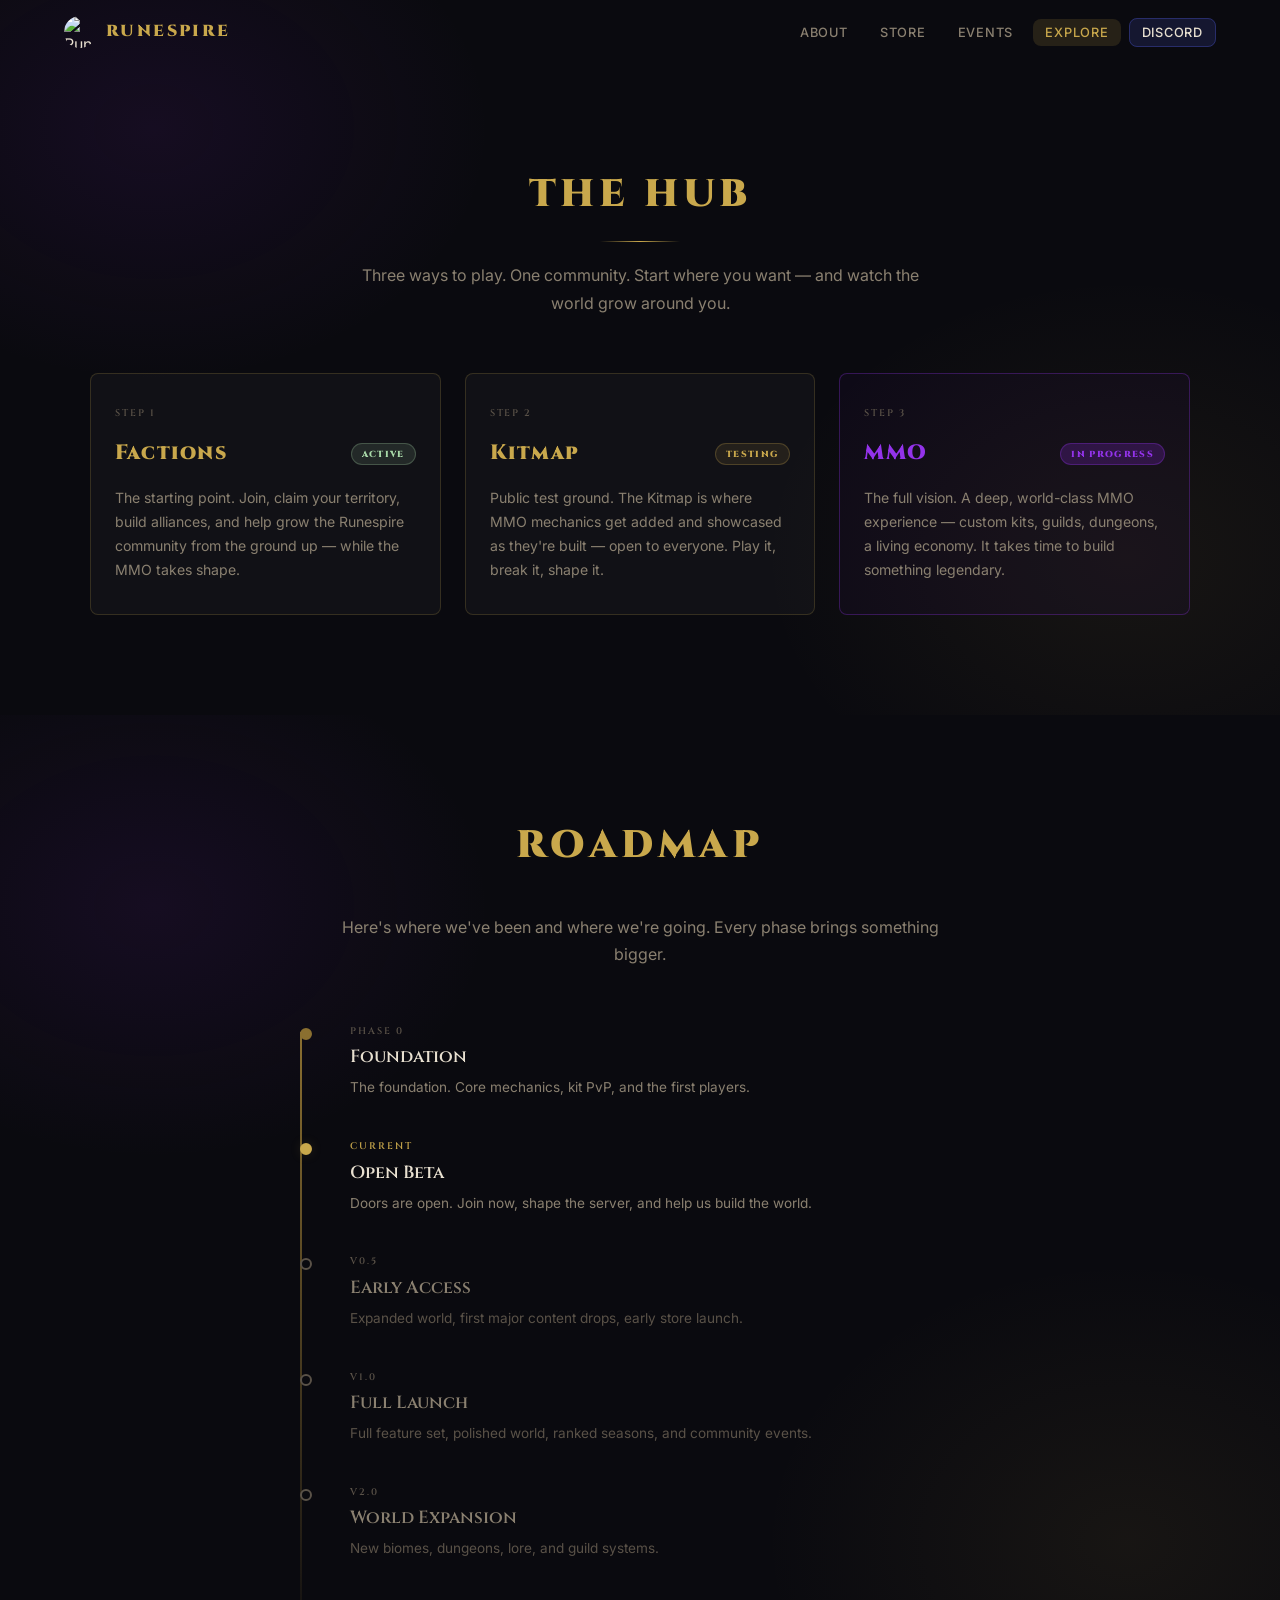
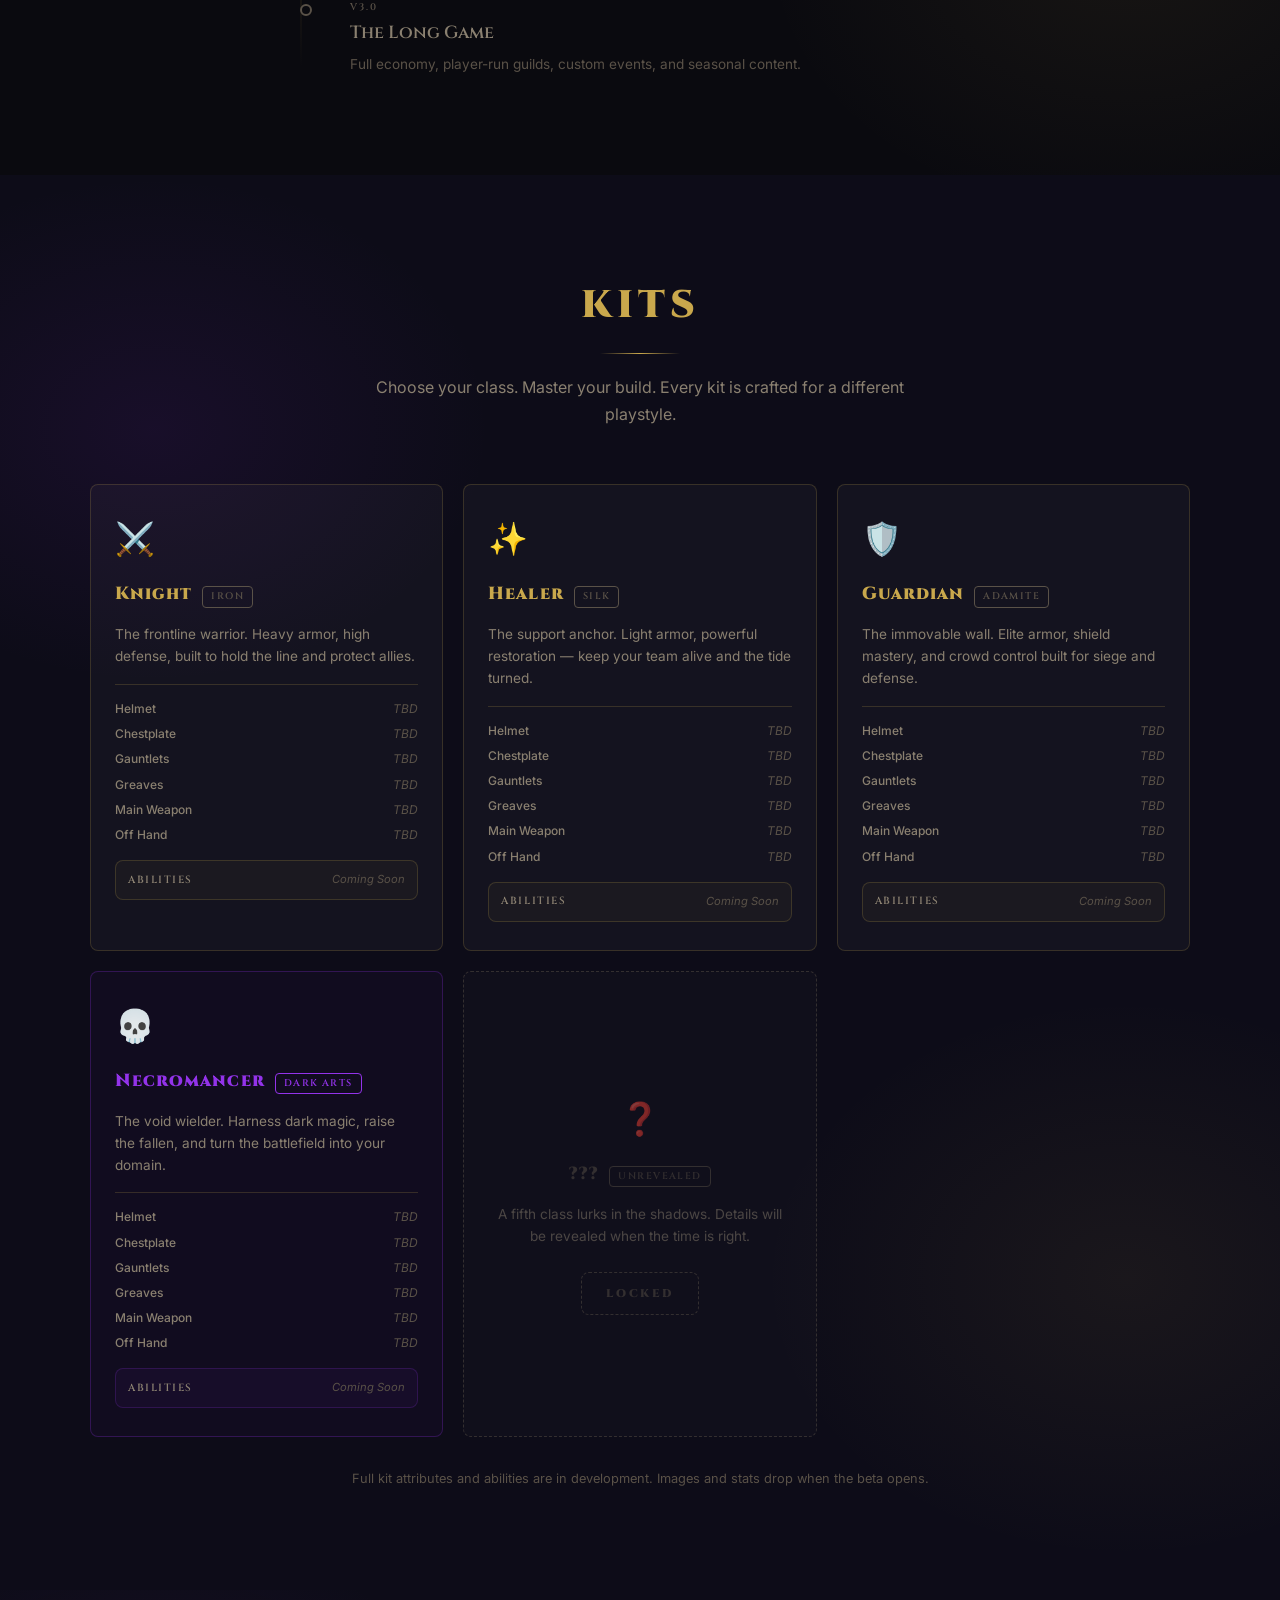
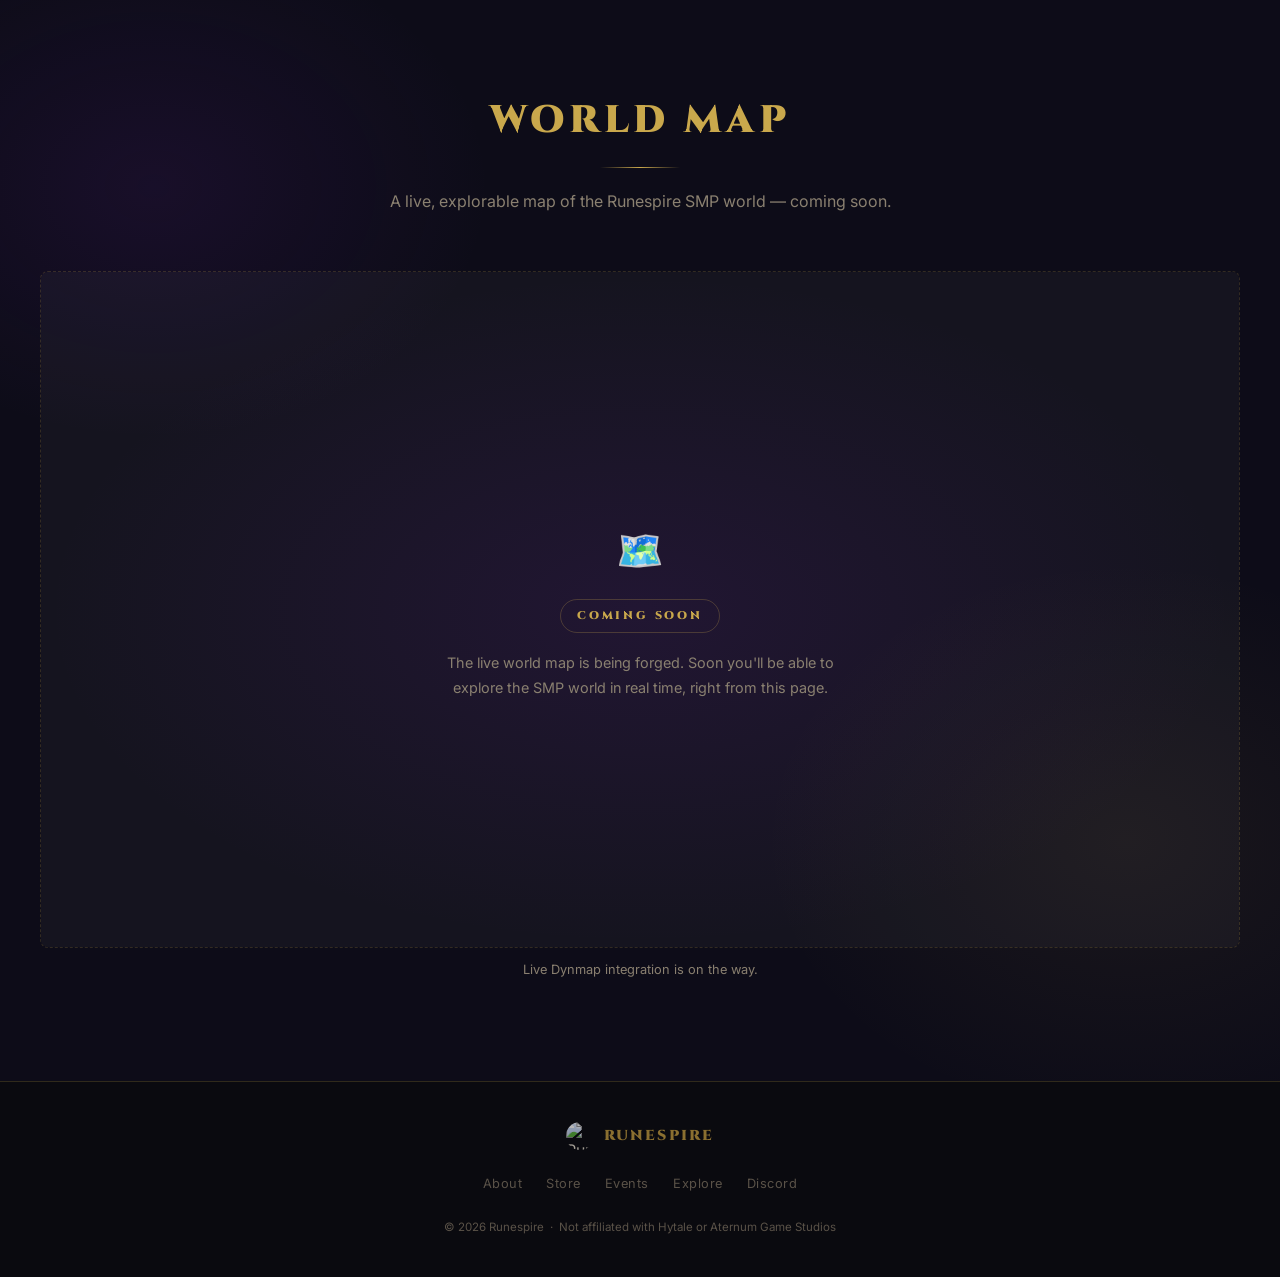
==== commit fa8e4000: "Site-wide life pass: scroll reveals, ambient glow orbs, tier-colored hovers, button light sweeps; ma" ====
--- a/explore.html
+++ b/explore.html
@@ -251,8 +251,9 @@
     <div class="section-inner section-inner--wide">
       <h2 class="section-title">World Map</h2>
       <div class="section-rule"></div>
-      <p class="section-subtitle">Explore the live world of Runespire SMP — updated in real time.</p>
-      <div class="map-frame-wrapper">
+      <p class="section-subtitle">A live, explorable map of the Runespire SMP world — coming soon.</p>
+      <div class="map-frame-wrapper map-frame-wrapper--soon">
+        <!-- Live Dynmap embed — restore when map.runespire.net is ready:
         <iframe
           src="https://map.runespire.net/#world=smp&x=558.67&z=474.67&zoom=-3"
           class="map-frame"
@@ -260,8 +261,14 @@
           allowfullscreen
           loading="lazy"
         ></iframe>
-      </div>
-      <p class="map-note">Live Dynmap — opens directly to the SMP world. <a href="https://map.runespire.net/" target="_blank" rel="noopener noreferrer">Open full screen</a></p>
+        -->
+        <div class="map-soon">
+          <span class="map-soon__icon" aria-hidden="true">🗺️</span>
+          <span class="map-soon__badge">Coming Soon</span>
+          <p class="map-soon__text">The live world map is being forged. Soon you'll be able to explore the SMP world in real time, right from this page.</p>
+        </div>
+      </div>
+      <p class="map-note">Live Dynmap integration is on the way.</p>
     </div>
   </section>
 
--- a/css/styles.css
+++ b/css/styles.css
@@ -269,6 +269,115 @@
   animation: revealUp 0.5s ease forwards 1.7s;
   opacity: 0;
   transform: translateY(16px);
+}
+
+/* Launch announcement callout */
+.launch-callout {
+  position: relative;
+  display: inline-flex;
+  align-items: center;
+  flex-wrap: wrap;
+  justify-content: center;
+  gap: 12px;
+  margin-top: 4px;
+  padding: 11px 22px;
+  border: 1px solid var(--gold-border);
+  border-radius: 999px;
+  background: linear-gradient(135deg, rgba(201, 168, 76, 0.08), rgba(107, 33, 168, 0.14));
+  overflow: hidden;
+  cursor: pointer;
+  animation: revealUp 0.5s ease forwards 1.9s, calloutGlow 2.6s ease-in-out infinite 2.4s;
+  opacity: 0;
+  transform: translateY(16px);
+  /* scale is a separate property so hover works despite the animation's fill-mode owning transform */
+  scale: 1;
+  transition: border-color 0.25s ease, scale 0.25s ease;
+}
+
+.launch-callout:hover {
+  border-color: rgba(201, 168, 76, 0.55);
+  scale: 1.04;
+}
+
+/* Gold sheen sweeping across the pill */
+.launch-callout::after {
+  content: '';
+  position: absolute;
+  top: 0;
+  bottom: 0;
+  left: -60%;
+  width: 40%;
+  background: linear-gradient(105deg, transparent, rgba(232, 201, 106, 0.18), transparent);
+  transform: skewX(-20deg);
+  animation: calloutSheen 4.5s ease-in-out infinite 3s;
+  pointer-events: none;
+}
+
+.launch-callout__pulse {
+  flex-shrink: 0;
+  width: 10px;
+  height: 10px;
+  border-radius: 50%;
+  background: var(--gold-light);
+  animation: pulseDot 1.8s ease-out infinite;
+}
+
+.launch-callout__badge {
+  font-family: 'Cinzel', serif;
+  font-weight: 900;
+  font-size: 0.7rem;
+  letter-spacing: 0.16em;
+  text-transform: uppercase;
+  color: var(--bg);
+  background: linear-gradient(135deg, var(--gold-light), var(--gold));
+  padding: 4px 10px;
+  border-radius: 4px;
+  white-space: nowrap;
+}
+
+.launch-callout__text {
+  font-family: 'Cinzel', serif;
+  font-size: 0.95rem;
+  letter-spacing: 0.06em;
+  color: var(--text);
+}
+
+.launch-callout__text strong {
+  font-weight: 600;
+  color: var(--gold-light);
+}
+
+/* Chevron hint — same construction as the scroll indicator arrow */
+.launch-callout__arrow {
+  flex-shrink: 0;
+  width: 8px;
+  height: 8px;
+  margin-top: -4px;
+  border-right: 2px solid var(--gold-dim);
+  border-bottom: 2px solid var(--gold-dim);
+  transform: rotate(45deg);
+  transition: transform 0.25s ease, border-color 0.25s ease;
+}
+
+.launch-callout:hover .launch-callout__arrow {
+  border-color: var(--gold-light);
+  transform: rotate(45deg) translate(3px, 3px);
+}
+
+@keyframes pulseDot {
+  0%   { box-shadow: 0 0 0 0 rgba(232, 201, 106, 0.55); }
+  70%  { box-shadow: 0 0 0 10px rgba(232, 201, 106, 0); }
+  100% { box-shadow: 0 0 0 0 rgba(232, 201, 106, 0); }
+}
+
+@keyframes calloutGlow {
+  0%, 100% { box-shadow: 0 0 16px var(--gold-glow); }
+  50%      { box-shadow: 0 0 32px rgba(201, 168, 76, 0.3); }
+}
+
+@keyframes calloutSheen {
+  0%        { left: -60%; }
+  45%, 100% { left: 120%; }
 }
 
 /* Scroll indicator */
@@ -482,7 +591,7 @@
 
 .about-grid {
   display: grid;
-  grid-template-columns: repeat(3, 1fr);
+  grid-template-columns: repeat(2, 1fr);
   gap: 24px;
 }
 
@@ -497,6 +606,23 @@
 .about-card:hover {
   background: var(--bg-card-hover);
   border-color: var(--gold-dim);
+}
+
+/* Flash highlight when navigated to from the launch callout */
+.about-card--highlight {
+  animation: cardHighlight 2.2s ease 0.4s;
+}
+
+@keyframes cardHighlight {
+  0%, 100% {
+    border-color: var(--border);
+    box-shadow: none;
+  }
+  18%, 65% {
+    border-color: var(--gold);
+    background: rgba(201, 168, 76, 0.06);
+    box-shadow: 0 0 32px rgba(201, 168, 76, 0.35), inset 0 0 24px rgba(201, 168, 76, 0.06);
+  }
 }
 
 .about-card__icon { font-size: 2rem; margin-bottom: 16px; }
@@ -647,6 +773,107 @@
 /* ============================================================
    STORE SECTION
    ============================================================ */
+/* ============================================================
+   SHOWCASE (key art banner)
+   ============================================================ */
+.showcase {
+  --open: 0; /* 0 = cavern closed, 1 = fully revealed; driven by scroll in main.js */
+  position: relative;
+  min-height: 72vh;
+  background-image: url('../img/runespire-keyart.jpg');
+  background-size: cover;
+  background-position: center 30%;
+  background-attachment: fixed;
+  display: flex;
+  align-items: flex-end;
+  justify-content: center;
+  overflow: hidden;
+}
+
+/* Cavern walls that part as the banner scrolls into view.
+   Closed, they must read as a continuation of the page: top edge
+   matches the About section bg, bottom edge matches the Store bg. */
+.showcase-cavern {
+  position: absolute;
+  /* pinned exactly to the section edges so the gradient endpoints
+     land precisely on the neighboring sections' background colors */
+  top: 0;
+  bottom: 0;
+  width: 66%;
+  z-index: 2;
+  pointer-events: none;
+  will-change: transform;
+  /* glow lives on the parent so it follows the child's jagged clip shape */
+  filter: drop-shadow(0 0 18px rgba(147, 51, 234, 0.45));
+}
+
+.showcase-cavern::before {
+  content: '';
+  position: absolute;
+  inset: 0;
+  background: linear-gradient(
+    to bottom,
+    var(--bg-section) 0%,
+    #110d22 22%,
+    #1c1238 45%,
+    #201443 58%,
+    #140e26 80%,
+    var(--bg) 100%
+  );
+}
+
+.showcase-cavern--left {
+  left: 0;
+  transform: translateX(calc(var(--open) * -110%));
+}
+
+.showcase-cavern--right {
+  right: 0;
+  transform: translateX(calc(var(--open) * 110%));
+}
+
+.showcase-cavern--left::before {
+  clip-path: polygon(0% 0%, 100% 0%, 88% 6%, 96% 14%, 82% 23%, 93% 31%, 84% 39%, 97% 48%, 83% 57%, 94% 65%, 85% 73%, 98% 82%, 86% 91%, 95% 100%, 0% 100%);
+}
+
+.showcase-cavern--right::before {
+  clip-path: polygon(100% 0%, 0% 0%, 12% 6%, 4% 14%, 18% 23%, 7% 31%, 16% 39%, 3% 48%, 17% 57%, 6% 65%, 15% 73%, 2% 82%, 14% 91%, 5% 100%, 100% 100%);
+}
+
+/* Fade the artwork into the dark sections above and below */
+.showcase::before {
+  content: '';
+  position: absolute;
+  inset: 0;
+  background:
+    linear-gradient(to bottom, var(--bg-section) 0%, transparent 16%, transparent 80%, var(--bg) 100%),
+    radial-gradient(ellipse at center, transparent 45%, rgba(10, 10, 15, 0.4) 100%);
+  pointer-events: none;
+}
+
+.showcase-caption {
+  position: relative;
+  z-index: 1;
+  padding: 0 24px 56px;
+  text-align: center;
+  opacity: var(--open);
+}
+
+@media (prefers-reduced-motion: reduce) {
+  .showcase-cavern { display: none; }
+  .showcase-caption { opacity: 1; }
+}
+
+.showcase-tagline {
+  font-family: var(--font-heading);
+  font-weight: 600;
+  font-size: clamp(0.8rem, 2vw, 1rem);
+  letter-spacing: 0.3em;
+  text-transform: uppercase;
+  color: var(--text);
+  text-shadow: 0 2px 8px rgba(0, 0, 0, 0.9), 0 0 24px rgba(0, 0, 0, 0.7);
+}
+
 .section--store { background: var(--bg); }
 
 .ranks-grid {
@@ -1352,9 +1579,210 @@
 }
 
 /* ============================================================
+   SITE LIFE — scroll reveals, ambient glow, hover polish
+   ============================================================ */
+
+/* --- Scroll reveal (classes applied by main.js) ---
+   Uses the independent translate/scale properties so existing
+   transform-based hover lifts on cards keep working. */
+.reveal {
+  opacity: 0;
+  translate: 0 28px;
+  transition:
+    opacity 0.7s ease,
+    translate 0.7s cubic-bezier(0.16, 1, 0.3, 1);
+  transition-delay: var(--reveal-delay, 0s);
+}
+
+.reveal.in-view {
+  opacity: 1;
+  translate: 0 0;
+}
+
+/* Section rules sweep open from the center instead of sliding up */
+.section-rule.reveal {
+  translate: 0 0;
+  scale: 0 1;
+  transition:
+    opacity 0.6s ease,
+    scale 0.9s cubic-bezier(0.16, 1, 0.3, 1);
+  transition-delay: var(--reveal-delay, 0s);
+}
+
+.section-rule.reveal.in-view { scale: 1 1; }
+
+/* Preserve intentionally-dimmed cards after they reveal */
+.event-card--tbd.reveal.in-view   { opacity: 0.7; }
+.kit-card--mystery.reveal.in-view { opacity: 0.5; }
+
+/* --- Ambient color orbs drifting behind every section --- */
+.section { overflow: hidden; }
+
+.section::before {
+  content: '';
+  position: absolute;
+  inset: 0;
+  z-index: -1;
+  pointer-events: none;
+  background:
+    radial-gradient(ellipse 480px 360px at 12% 18%, rgba(107, 33, 168, 0.12), transparent 70%),
+    radial-gradient(ellipse 520px 400px at 88% 78%, rgba(201, 168, 76, 0.07), transparent 70%);
+  animation: orbDrift 16s ease-in-out infinite alternate;
+}
+
+@keyframes orbDrift {
+  from { transform: translate3d(-2%, -1%, 0) scale(1);    opacity: 0.75; }
+  to   { transform: translate3d(2%, 2%, 0)   scale(1.08); opacity: 1; }
+}
+
+/* --- Hover life on cards --- */
+.about-card,
+.event-card {
+  transition: background 0.25s, border-color 0.25s, transform 0.25s, box-shadow 0.25s;
+}
+
+.about-card:hover,
+.event-card:hover {
+  transform: translateY(-4px);
+  box-shadow: 0 12px 32px rgba(0, 0, 0, 0.35), 0 0 24px var(--gold-glow);
+}
+
+/* Icons pop when their card is hovered */
+.about-card__icon,
+.kit-card__icon {
+  transition: transform 0.3s cubic-bezier(0.34, 1.56, 0.64, 1);
+}
+
+.about-card:hover .about-card__icon,
+.kit-card:hover .kit-card__icon {
+  transform: scale(1.18) rotate(-5deg);
+}
+
+/* --- Rank tiers glow in their own color --- */
+.rank-card {
+  transition: background 0.25s, border-color 0.25s, transform 0.25s, box-shadow 0.25s;
+}
+
+.rank-badge--explorer     { box-shadow: 0 0 14px rgba(126, 200, 227, 0.15); }
+.rank-badge--explorerplus { box-shadow: 0 0 14px rgba(168, 216, 168, 0.15); }
+.rank-badge--vanguard     { box-shadow: 0 0 14px rgba(244, 162, 97, 0.15); }
+.rank-badge--sentinel     { box-shadow: 0 0 14px rgba(231, 111, 81, 0.15); }
+.rank-badge--luminary     { box-shadow: 0 0 14px rgba(147, 51, 234, 0.2); }
+.rank-badge--ascendant    { box-shadow: 0 0 14px rgba(201, 168, 76, 0.2); }
+
+.rank-card:has(.rank-badge--explorer):hover     { border-color: rgba(126, 200, 227, 0.45); box-shadow: 0 10px 28px rgba(0, 0, 0, 0.3), 0 0 24px rgba(126, 200, 227, 0.14); }
+.rank-card:has(.rank-badge--explorerplus):hover { border-color: rgba(168, 216, 168, 0.45); box-shadow: 0 10px 28px rgba(0, 0, 0, 0.3), 0 0 24px rgba(168, 216, 168, 0.14); }
+.rank-card:has(.rank-badge--vanguard):hover     { border-color: rgba(244, 162, 97, 0.45);  box-shadow: 0 10px 28px rgba(0, 0, 0, 0.3), 0 0 24px rgba(244, 162, 97, 0.14); }
+.rank-card:has(.rank-badge--sentinel):hover     { border-color: rgba(231, 111, 81, 0.45);  box-shadow: 0 10px 28px rgba(0, 0, 0, 0.3), 0 0 24px rgba(231, 111, 81, 0.14); }
+.rank-card:has(.rank-badge--luminary):hover     { border-color: rgba(147, 51, 234, 0.5);   box-shadow: 0 10px 28px rgba(0, 0, 0, 0.3), 0 0 24px rgba(147, 51, 234, 0.18); }
+
+/* ELITE badge breathes */
+.rank-card__badge-featured {
+  animation: elitePulse 2.4s ease-in-out infinite;
+}
+
+@keyframes elitePulse {
+  0%, 100% { box-shadow: 0 0 6px rgba(201, 168, 76, 0.35); }
+  50%      { box-shadow: 0 0 16px rgba(201, 168, 76, 0.7); }
+}
+
+/* Active roadmap marker pulses */
+.roadmap-item--active .roadmap-marker {
+  animation: markerPulse 2s ease-in-out infinite;
+}
+
+@keyframes markerPulse {
+  0%, 100% { box-shadow: 0 0 8px var(--gold-glow); }
+  50%      { box-shadow: 0 0 18px rgba(201, 168, 76, 0.55); }
+}
+
+/* --- Light sweep across primary buttons on hover --- */
+.btn-primary,
+.btn-discord {
+  position: relative;
+  overflow: hidden;
+}
+
+.btn-primary::after,
+.btn-discord::after {
+  content: '';
+  position: absolute;
+  top: 0;
+  bottom: 0;
+  left: -75%;
+  width: 50%;
+  background: linear-gradient(105deg, transparent, rgba(255, 255, 255, 0.14), transparent);
+  transform: skewX(-20deg);
+  transition: left 0.55s ease;
+  pointer-events: none;
+}
+
+.btn-primary:hover::after,
+.btn-discord:hover::after { left: 125%; }
+
+/* --- Map coming soon --- */
+.map-frame-wrapper--soon { border-style: dashed; }
+
+.map-soon {
+  position: absolute;
+  inset: 0;
+  display: flex;
+  flex-direction: column;
+  align-items: center;
+  justify-content: center;
+  gap: 18px;
+  text-align: center;
+  padding: 24px;
+  background:
+    radial-gradient(ellipse at center, rgba(107, 33, 168, 0.14), transparent 70%),
+    var(--bg-card);
+}
+
+.map-soon__icon { font-size: 2.4rem; }
+
+.map-soon__badge {
+  font-family: var(--font-heading);
+  font-size: 0.7rem;
+  font-weight: 900;
+  letter-spacing: 0.25em;
+  text-transform: uppercase;
+  color: var(--gold);
+  border: 1px solid var(--gold-border);
+  padding: 7px 16px;
+  border-radius: 999px;
+  animation: calloutGlow 2.6s ease-in-out infinite;
+}
+
+.map-soon__text {
+  font-size: 0.9rem;
+  color: var(--text-muted);
+  max-width: 420px;
+  line-height: 1.7;
+}
+
+/* --- Respect reduced-motion preferences --- */
+@media (prefers-reduced-motion: reduce) {
+  .reveal {
+    opacity: 1;
+    translate: none;
+    scale: none;
+    transition: none;
+  }
+  .section::before,
+  .rank-card__badge-featured,
+  .roadmap-item--active .roadmap-marker,
+  .map-soon__badge { animation: none; }
+}
+
+/* ============================================================
    RESPONSIVE
    ============================================================ */
 @media (max-width: 900px) {
+  /* iOS Safari doesn't support fixed backgrounds */
+  .showcase {
+    background-attachment: scroll;
+    min-height: 48vh;
+  }
   .about-grid   { grid-template-columns: 1fr; }
   .servers-grid { grid-template-columns: 1fr; }
   .ranks-grid   { grid-template-columns: repeat(2, 1fr); }
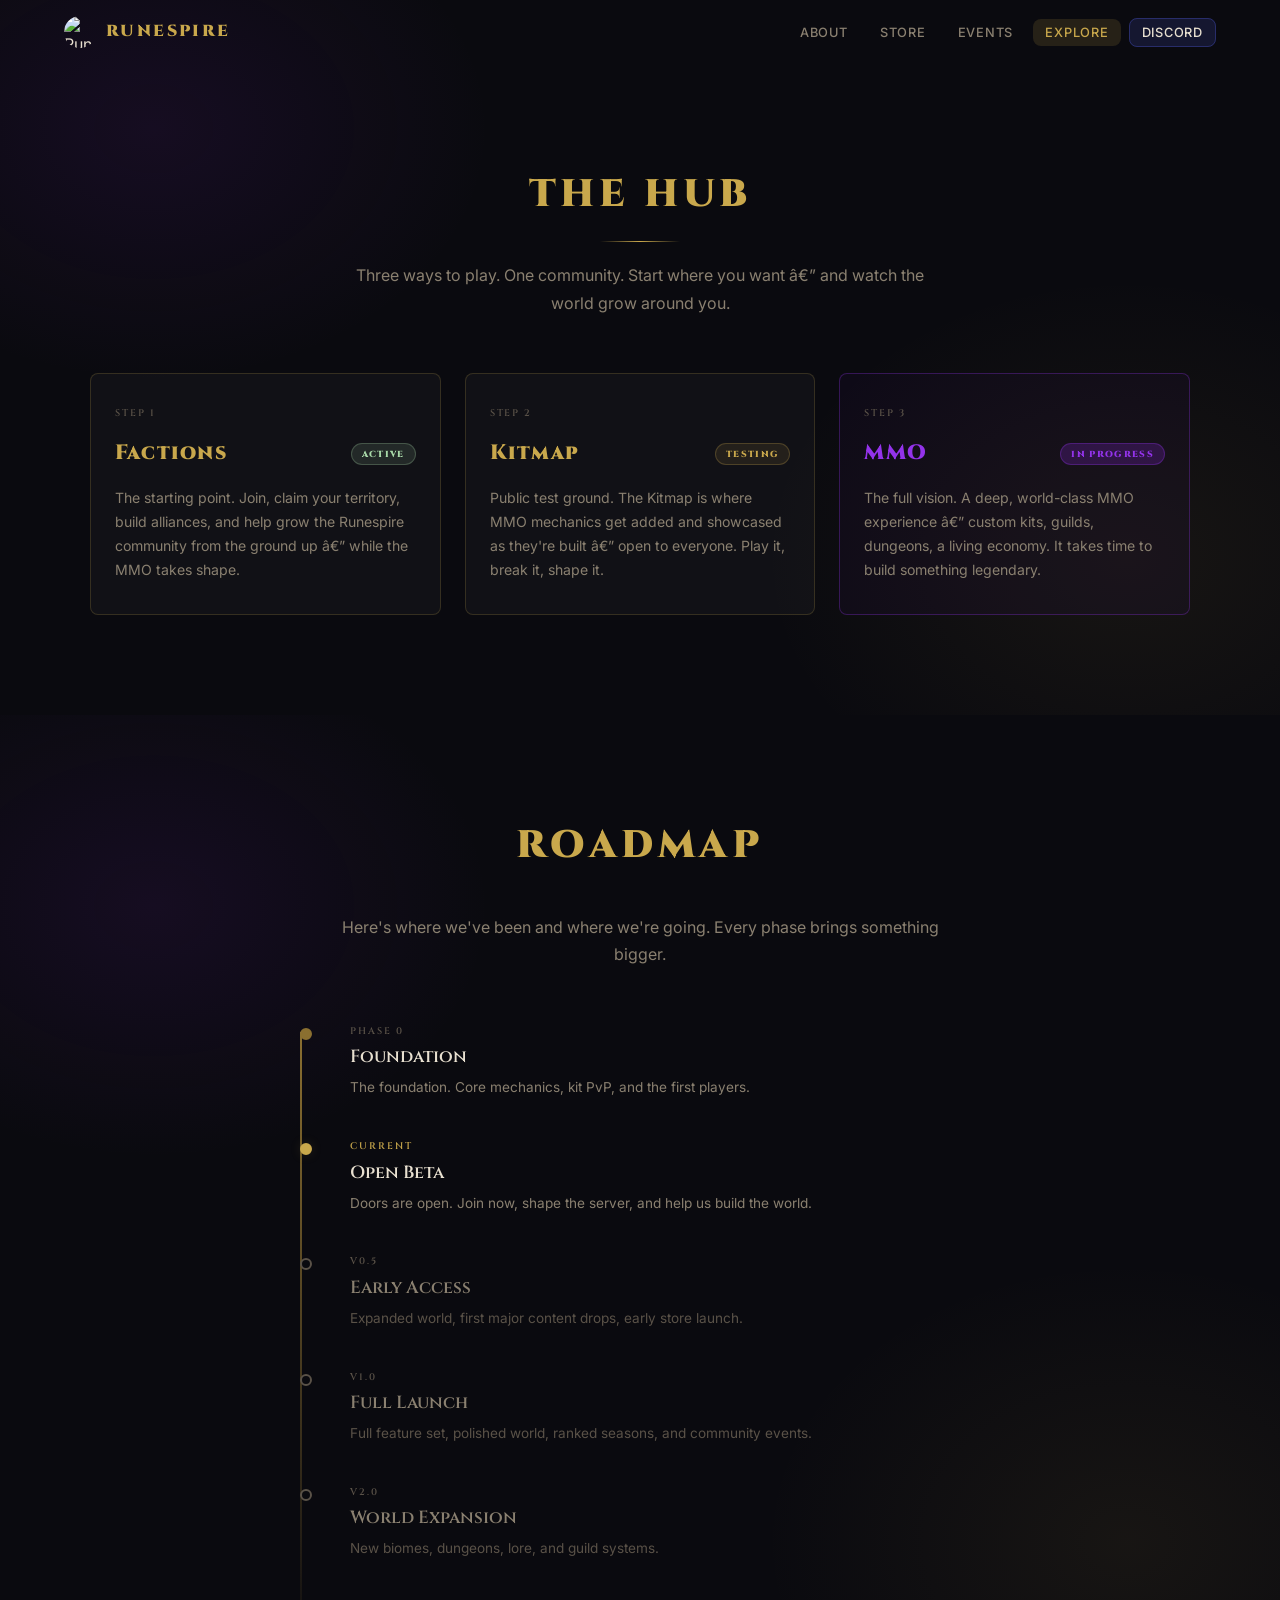
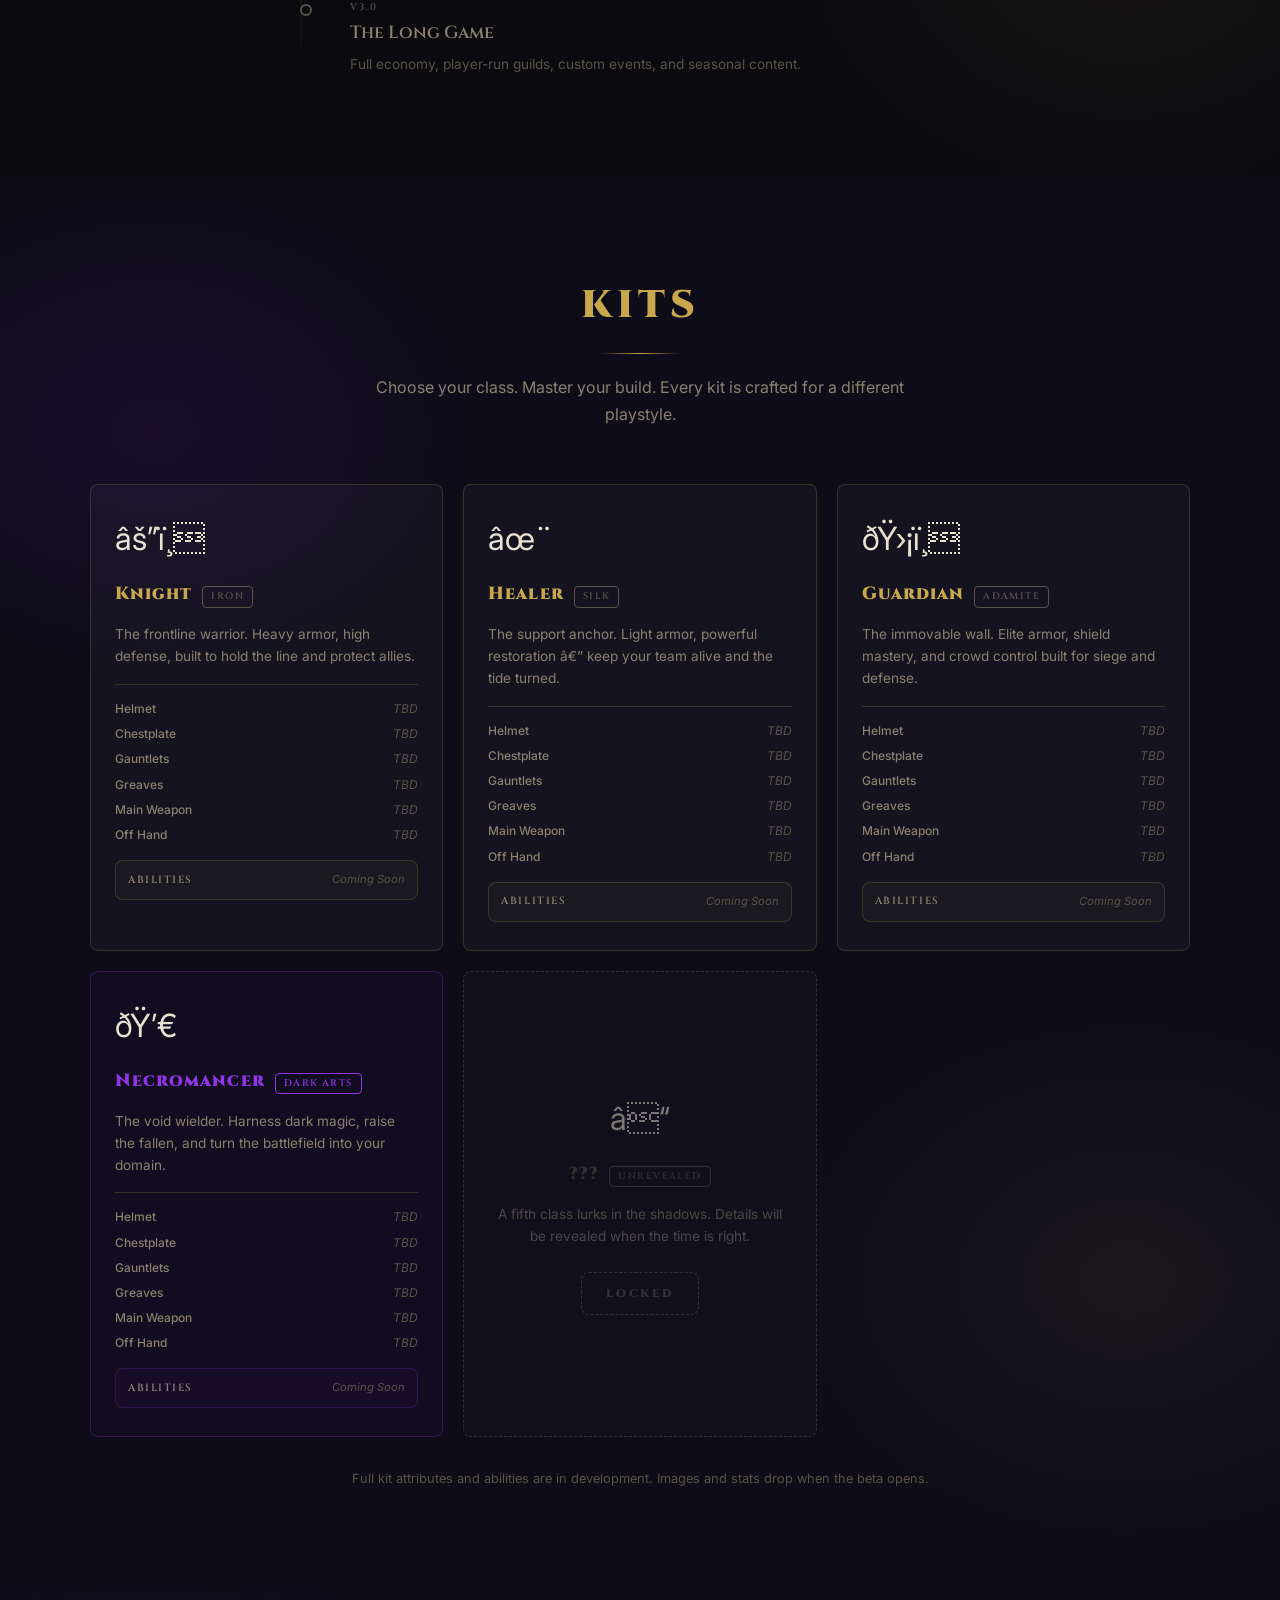
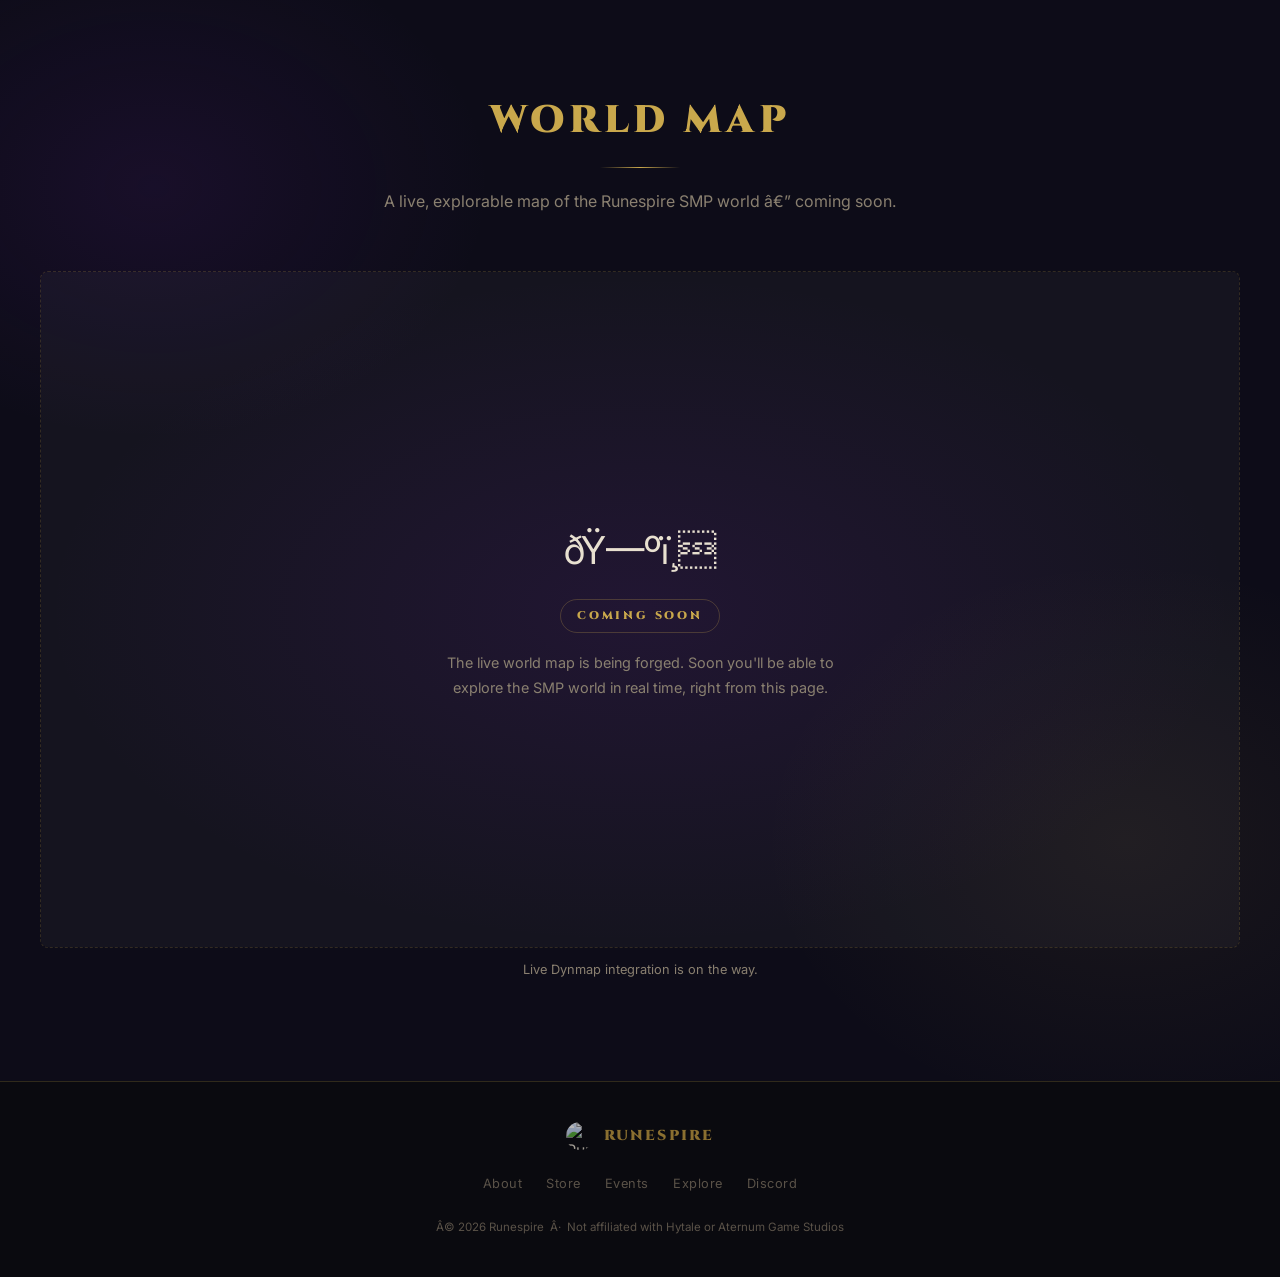
==== commit eb1b0187: "Enable clean URLs: /explore instead of explore.html Co-Authored-By: Claude Fable 5 <noreply@anthropi" ====
--- a/explore.html
+++ b/explore.html
@@ -1,10 +1,10 @@
-<!DOCTYPE html>
+﻿<!DOCTYPE html>
 <html lang="en">
 <head>
   <meta charset="UTF-8" />
   <meta name="viewport" content="width=device-width, initial-scale=1.0" />
-  <title>Explore — Runespire</title>
-  <meta name="description" content="Explore the world of Runespire — servers, roadmap, kits, and the world map." />
+  <title>Explore â€” Runespire</title>
+  <meta name="description" content="Explore the world of Runespire â€” servers, roadmap, kits, and the world map." />
 
   <!-- Fonts -->
   <link rel="preconnect" href="https://fonts.googleapis.com" />
@@ -18,7 +18,7 @@
   <!-- ===== NAV ===== -->
   <nav class="site-nav" id="siteNav" aria-label="Main navigation">
     <div class="nav-inner">
-      <a href="index.html" class="nav-logo" aria-label="Runespire home">
+      <a href="/" class="nav-logo" aria-label="Runespire home">
         <img src="https://cdn.discordapp.com/icons/1477785070197674254/c478e4f0dd5d77b28ea150be5aabb9c9.webp?size=64&quality=lossless" alt="Runespire icon" class="nav-icon" />
         <span class="nav-wordmark">RUNESPIRE</span>
       </a>
@@ -26,10 +26,10 @@
         <span></span><span></span><span></span>
       </button>
       <ul class="nav-links" id="navLinks" role="list">
-        <li><a href="index.html#about" class="nav-link">About</a></li>
-        <li><a href="index.html#store" class="nav-link">Store</a></li>
-        <li><a href="index.html#events" class="nav-link">Events</a></li>
-        <li><a href="explore.html" class="nav-link active">Explore</a></li>
+        <li><a href="/#about" class="nav-link">About</a></li>
+        <li><a href="/#store" class="nav-link">Store</a></li>
+        <li><a href="/#events" class="nav-link">Events</a></li>
+        <li><a href="/explore" class="nav-link active">Explore</a></li>
         <li><a href="https://discord.gg/47PJvtFb" class="nav-link nav-link--discord" target="_blank" rel="noopener noreferrer">Discord</a></li>
       </ul>
     </div>
@@ -40,7 +40,7 @@
     <div class="section-inner">
       <h2 class="section-title">The Hub</h2>
       <div class="section-rule"></div>
-      <p class="section-subtitle">Three ways to play. One community. Start where you want — and watch the world grow around you.</p>
+      <p class="section-subtitle">Three ways to play. One community. Start where you want â€” and watch the world grow around you.</p>
 
       <div class="servers-grid">
 
@@ -50,7 +50,7 @@
             <h3 class="server-card__name">Factions</h3>
             <span class="server-badge server-badge--active">Active</span>
           </div>
-          <p class="server-card__desc">The starting point. Join, claim your territory, build alliances, and help grow the Runespire community from the ground up — while the MMO takes shape.</p>
+          <p class="server-card__desc">The starting point. Join, claim your territory, build alliances, and help grow the Runespire community from the ground up â€” while the MMO takes shape.</p>
         </div>
 
         <div class="server-card">
@@ -59,7 +59,7 @@
             <h3 class="server-card__name">Kitmap</h3>
             <span class="server-badge server-badge--testing">Testing</span>
           </div>
-          <p class="server-card__desc">Public test ground. The Kitmap is where MMO mechanics get added and showcased as they're built — open to everyone. Play it, break it, shape it.</p>
+          <p class="server-card__desc">Public test ground. The Kitmap is where MMO mechanics get added and showcased as they're built â€” open to everyone. Play it, break it, shape it.</p>
         </div>
 
         <div class="server-card server-card--featured">
@@ -68,7 +68,7 @@
             <h3 class="server-card__name">MMO</h3>
             <span class="server-badge server-badge--progress">In Progress</span>
           </div>
-          <p class="server-card__desc">The full vision. A deep, world-class MMO experience — custom kits, guilds, dungeons, a living economy. It takes time to build something legendary.</p>
+          <p class="server-card__desc">The full vision. A deep, world-class MMO experience â€” custom kits, guilds, dungeons, a living economy. It takes time to build something legendary.</p>
         </div>
 
       </div>
@@ -145,7 +145,7 @@
       <div class="kits-grid">
 
         <div class="kit-card">
-          <div class="kit-card__icon" aria-hidden="true">⚔️</div>
+          <div class="kit-card__icon" aria-hidden="true">âš”ï¸</div>
           <div class="kit-card__names">
             <h3 class="kit-card__class">Knight</h3>
             <span class="kit-card__material">Iron</span>
@@ -166,12 +166,12 @@
         </div>
 
         <div class="kit-card">
-          <div class="kit-card__icon" aria-hidden="true">✨</div>
+          <div class="kit-card__icon" aria-hidden="true">âœ¨</div>
           <div class="kit-card__names">
             <h3 class="kit-card__class">Healer</h3>
             <span class="kit-card__material">Silk</span>
           </div>
-          <p class="kit-card__desc">The support anchor. Light armor, powerful restoration — keep your team alive and the tide turned.</p>
+          <p class="kit-card__desc">The support anchor. Light armor, powerful restoration â€” keep your team alive and the tide turned.</p>
           <div class="kit-card__slots">
             <div class="kit-slot"><span class="kit-slot__label">Helmet</span><span class="kit-slot__value kit-slot__value--tbd">TBD</span></div>
             <div class="kit-slot"><span class="kit-slot__label">Chestplate</span><span class="kit-slot__value kit-slot__value--tbd">TBD</span></div>
@@ -187,7 +187,7 @@
         </div>
 
         <div class="kit-card">
-          <div class="kit-card__icon" aria-hidden="true">🛡️</div>
+          <div class="kit-card__icon" aria-hidden="true">ðŸ›¡ï¸</div>
           <div class="kit-card__names">
             <h3 class="kit-card__class">Guardian</h3>
             <span class="kit-card__material">Adamite</span>
@@ -208,7 +208,7 @@
         </div>
 
         <div class="kit-card kit-card--dark">
-          <div class="kit-card__icon" aria-hidden="true">💀</div>
+          <div class="kit-card__icon" aria-hidden="true">ðŸ’€</div>
           <div class="kit-card__names">
             <h3 class="kit-card__class">Necromancer</h3>
             <span class="kit-card__material kit-card__material--dark">Dark Arts</span>
@@ -229,7 +229,7 @@
         </div>
 
         <div class="kit-card kit-card--mystery">
-          <div class="kit-card__icon" aria-hidden="true">❓</div>
+          <div class="kit-card__icon" aria-hidden="true">â“</div>
           <div class="kit-card__names">
             <h3 class="kit-card__class">???</h3>
             <span class="kit-card__material kit-card__material--mystery">Unrevealed</span>
@@ -251,9 +251,9 @@
     <div class="section-inner section-inner--wide">
       <h2 class="section-title">World Map</h2>
       <div class="section-rule"></div>
-      <p class="section-subtitle">A live, explorable map of the Runespire SMP world — coming soon.</p>
+      <p class="section-subtitle">A live, explorable map of the Runespire SMP world â€” coming soon.</p>
       <div class="map-frame-wrapper map-frame-wrapper--soon">
-        <!-- Live Dynmap embed — restore when map.runespire.net is ready:
+        <!-- Live Dynmap embed â€” restore when map.runespire.net is ready:
         <iframe
           src="https://map.runespire.net/#world=smp&x=558.67&z=474.67&zoom=-3"
           class="map-frame"
@@ -263,7 +263,7 @@
         ></iframe>
         -->
         <div class="map-soon">
-          <span class="map-soon__icon" aria-hidden="true">🗺️</span>
+          <span class="map-soon__icon" aria-hidden="true">ðŸ—ºï¸</span>
           <span class="map-soon__badge">Coming Soon</span>
           <p class="map-soon__text">The live world map is being forged. Soon you'll be able to explore the SMP world in real time, right from this page.</p>
         </div>
@@ -280,13 +280,13 @@
         <span class="footer-wordmark">RUNESPIRE</span>
       </div>
       <nav class="footer-nav" aria-label="Footer navigation">
-        <a href="index.html#about">About</a>
-        <a href="index.html#store">Store</a>
-        <a href="index.html#events">Events</a>
-        <a href="explore.html">Explore</a>
+        <a href="/#about">About</a>
+        <a href="/#store">Store</a>
+        <a href="/#events">Events</a>
+        <a href="/explore">Explore</a>
         <a href="https://discord.gg/47PJvtFb" target="_blank" rel="noopener noreferrer">Discord</a>
       </nav>
-      <p class="footer-legal">© 2026 Runespire &nbsp;·&nbsp; Not affiliated with Hytale or Aternum Game Studios</p>
+      <p class="footer-legal">Â© 2026 Runespire &nbsp;Â·&nbsp; Not affiliated with Hytale or Aternum Game Studios</p>
     </div>
   </footer>
 
--- a/css/styles.css
+++ b/css/styles.css
@@ -283,7 +283,8 @@
   padding: 11px 22px;
   border: 1px solid var(--gold-border);
   border-radius: 999px;
-  background: linear-gradient(135deg, rgba(201, 168, 76, 0.08), rgba(107, 33, 168, 0.14));
+  /* same fill as the IP badge above it, so the hero reads as one set */
+  background: rgba(201, 168, 76, 0.05);
   overflow: hidden;
   cursor: pointer;
   animation: revealUp 0.5s ease forwards 1.9s, calloutGlow 2.6s ease-in-out infinite 2.4s;
@@ -307,7 +308,7 @@
   bottom: 0;
   left: -60%;
   width: 40%;
-  background: linear-gradient(105deg, transparent, rgba(232, 201, 106, 0.18), transparent);
+  background: linear-gradient(105deg, transparent, rgba(232, 201, 106, 0.12), transparent);
   transform: skewX(-20deg);
   animation: calloutSheen 4.5s ease-in-out infinite 3s;
   pointer-events: none;
@@ -323,28 +324,33 @@
 }
 
 .launch-callout__badge {
-  font-family: 'Cinzel', serif;
+  font-family: var(--font-heading);
   font-weight: 900;
   font-size: 0.7rem;
   letter-spacing: 0.16em;
   text-transform: uppercase;
-  color: var(--bg);
-  background: linear-gradient(135deg, var(--gold-light), var(--gold));
+  /* outlined gold chip, same language as the rank badges and buttons */
+  color: var(--gold);
+  background: rgba(201, 168, 76, 0.12);
+  border: 1px solid var(--gold-border);
   padding: 4px 10px;
   border-radius: 4px;
   white-space: nowrap;
 }
 
 .launch-callout__text {
-  font-family: 'Cinzel', serif;
-  font-size: 0.95rem;
-  letter-spacing: 0.06em;
-  color: var(--text);
+  font-family: var(--font-heading);
+  font-weight: 600;
+  font-size: 0.78rem;
+  letter-spacing: 0.14em;
+  text-transform: uppercase;
+  /* matches the tagline's tone */
+  color: var(--text-muted);
 }
 
 .launch-callout__text strong {
   font-weight: 600;
-  color: var(--gold-light);
+  color: var(--gold);
 }
 
 /* Chevron hint — same construction as the scroll indicator arrow */
@@ -371,8 +377,8 @@
 }
 
 @keyframes calloutGlow {
-  0%, 100% { box-shadow: 0 0 16px var(--gold-glow); }
-  50%      { box-shadow: 0 0 32px rgba(201, 168, 76, 0.3); }
+  0%, 100% { box-shadow: 0 0 12px var(--gold-glow); }
+  50%      { box-shadow: 0 0 24px rgba(201, 168, 76, 0.22); }
 }
 
 @keyframes calloutSheen {
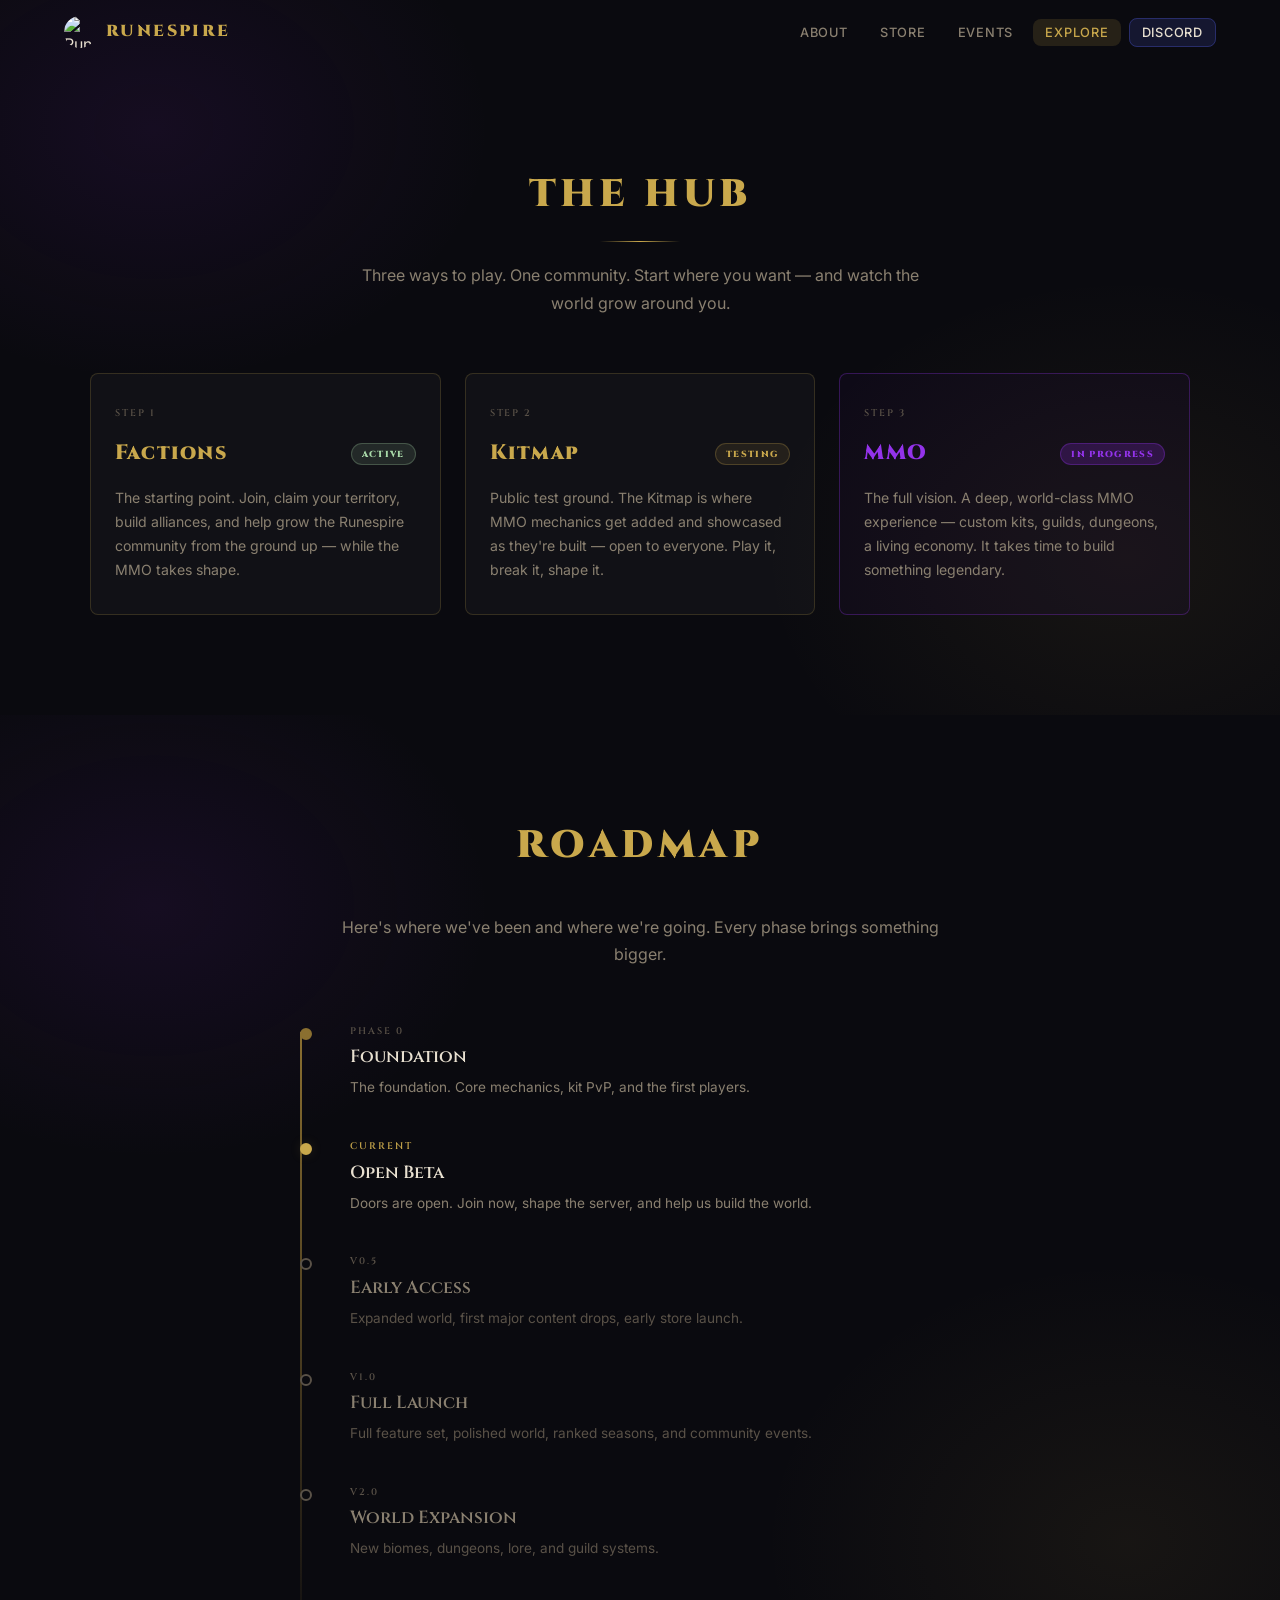
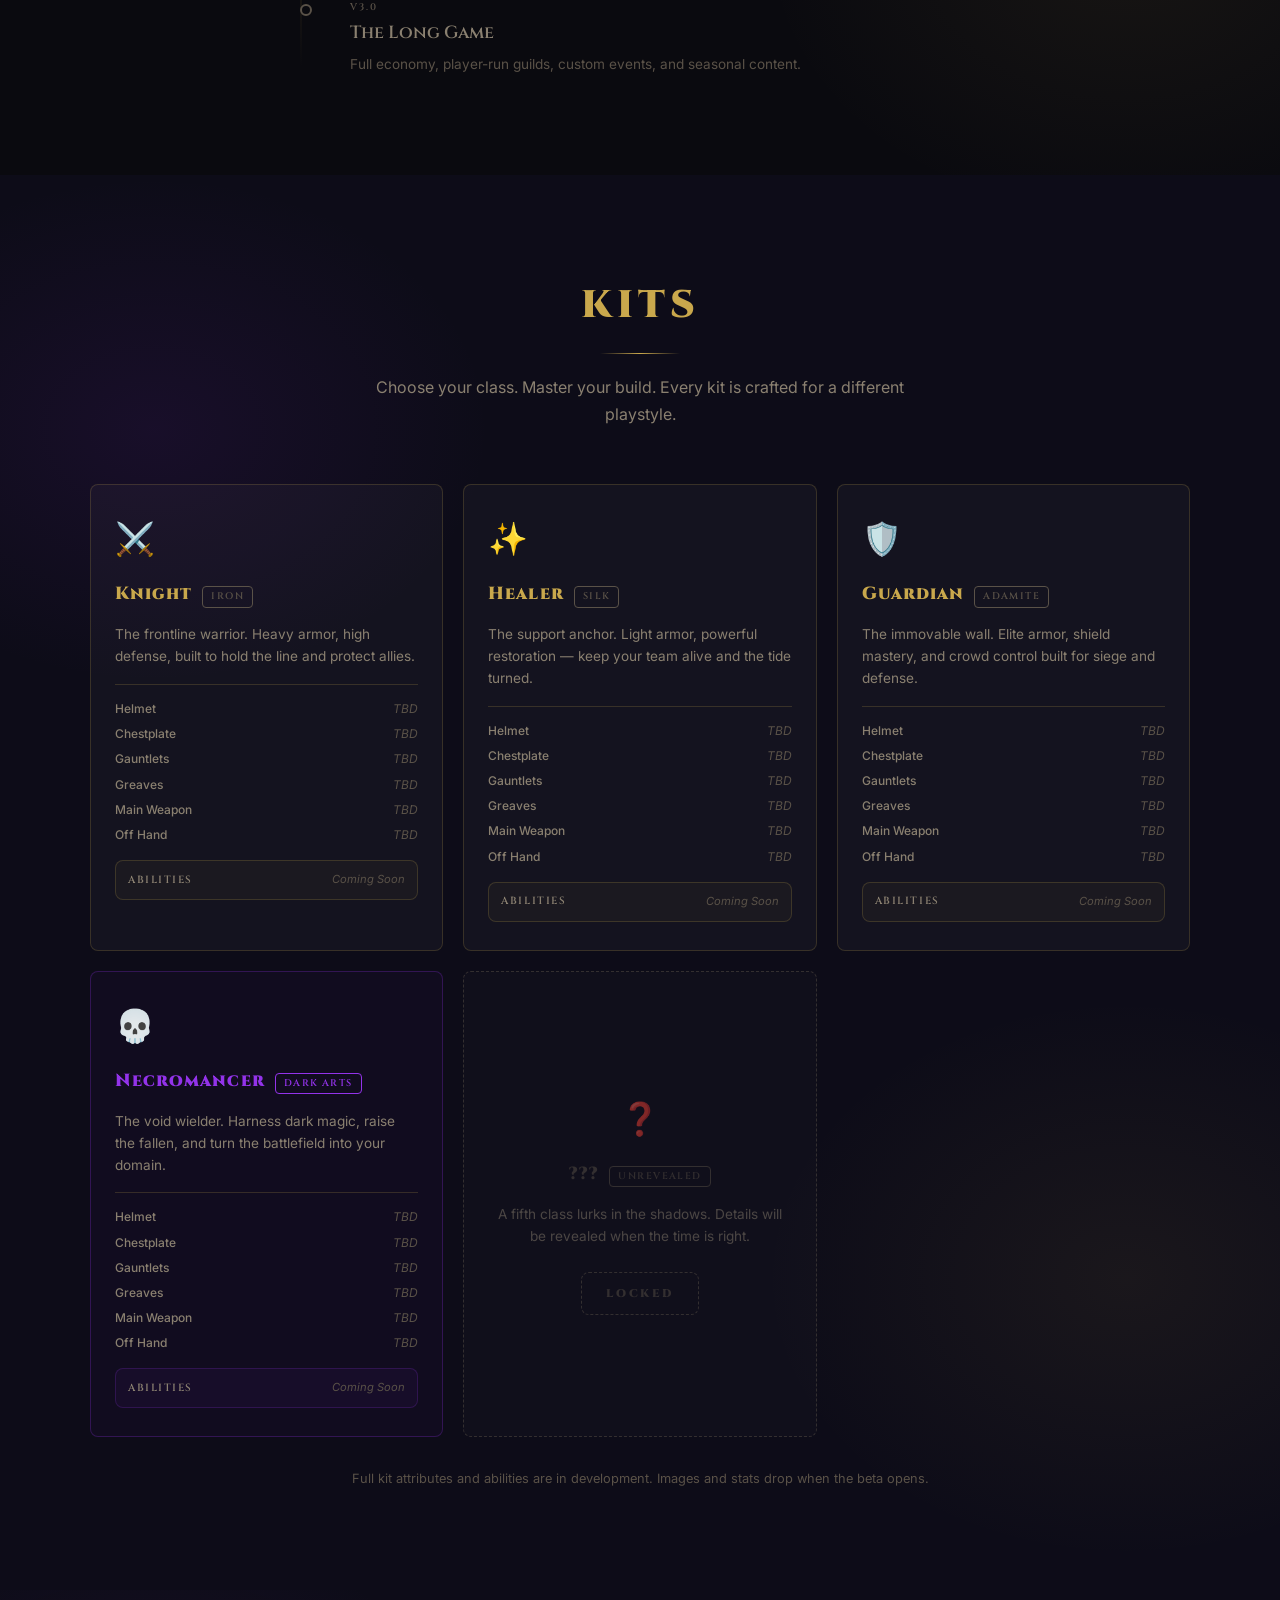
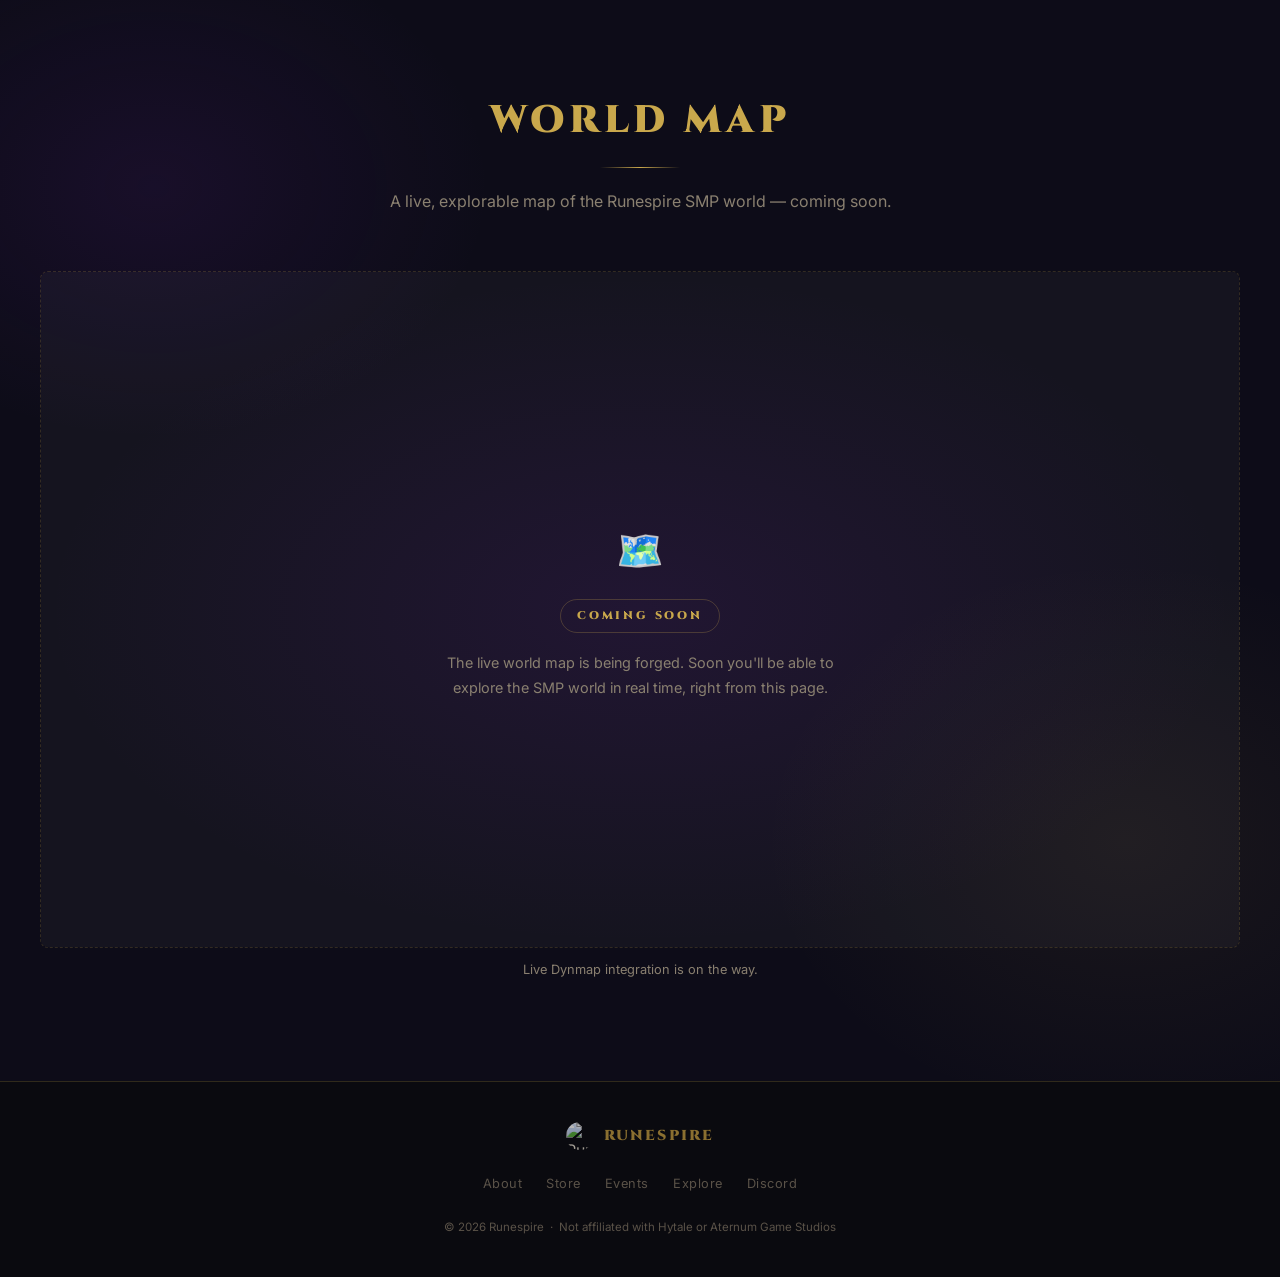
==== commit 4cf54b1b: "Fix emoji mojibake from ANSI misread during link rewrite Restored pre-rewrite files and redid the cl" ====
--- a/explore.html
+++ b/explore.html
@@ -1,10 +1,10 @@
-﻿<!DOCTYPE html>
+<!DOCTYPE html>
 <html lang="en">
 <head>
   <meta charset="UTF-8" />
   <meta name="viewport" content="width=device-width, initial-scale=1.0" />
-  <title>Explore â€” Runespire</title>
-  <meta name="description" content="Explore the world of Runespire â€” servers, roadmap, kits, and the world map." />
+  <title>Explore — Runespire</title>
+  <meta name="description" content="Explore the world of Runespire — servers, roadmap, kits, and the world map." />
 
   <!-- Fonts -->
   <link rel="preconnect" href="https://fonts.googleapis.com" />
@@ -40,7 +40,7 @@
     <div class="section-inner">
       <h2 class="section-title">The Hub</h2>
       <div class="section-rule"></div>
-      <p class="section-subtitle">Three ways to play. One community. Start where you want â€” and watch the world grow around you.</p>
+      <p class="section-subtitle">Three ways to play. One community. Start where you want — and watch the world grow around you.</p>
 
       <div class="servers-grid">
 
@@ -50,7 +50,7 @@
             <h3 class="server-card__name">Factions</h3>
             <span class="server-badge server-badge--active">Active</span>
           </div>
-          <p class="server-card__desc">The starting point. Join, claim your territory, build alliances, and help grow the Runespire community from the ground up â€” while the MMO takes shape.</p>
+          <p class="server-card__desc">The starting point. Join, claim your territory, build alliances, and help grow the Runespire community from the ground up — while the MMO takes shape.</p>
         </div>
 
         <div class="server-card">
@@ -59,7 +59,7 @@
             <h3 class="server-card__name">Kitmap</h3>
             <span class="server-badge server-badge--testing">Testing</span>
           </div>
-          <p class="server-card__desc">Public test ground. The Kitmap is where MMO mechanics get added and showcased as they're built â€” open to everyone. Play it, break it, shape it.</p>
+          <p class="server-card__desc">Public test ground. The Kitmap is where MMO mechanics get added and showcased as they're built — open to everyone. Play it, break it, shape it.</p>
         </div>
 
         <div class="server-card server-card--featured">
@@ -68,7 +68,7 @@
             <h3 class="server-card__name">MMO</h3>
             <span class="server-badge server-badge--progress">In Progress</span>
           </div>
-          <p class="server-card__desc">The full vision. A deep, world-class MMO experience â€” custom kits, guilds, dungeons, a living economy. It takes time to build something legendary.</p>
+          <p class="server-card__desc">The full vision. A deep, world-class MMO experience — custom kits, guilds, dungeons, a living economy. It takes time to build something legendary.</p>
         </div>
 
       </div>
@@ -145,7 +145,7 @@
       <div class="kits-grid">
 
         <div class="kit-card">
-          <div class="kit-card__icon" aria-hidden="true">âš”ï¸</div>
+          <div class="kit-card__icon" aria-hidden="true">⚔️</div>
           <div class="kit-card__names">
             <h3 class="kit-card__class">Knight</h3>
             <span class="kit-card__material">Iron</span>
@@ -166,12 +166,12 @@
         </div>
 
         <div class="kit-card">
-          <div class="kit-card__icon" aria-hidden="true">âœ¨</div>
+          <div class="kit-card__icon" aria-hidden="true">✨</div>
           <div class="kit-card__names">
             <h3 class="kit-card__class">Healer</h3>
             <span class="kit-card__material">Silk</span>
           </div>
-          <p class="kit-card__desc">The support anchor. Light armor, powerful restoration â€” keep your team alive and the tide turned.</p>
+          <p class="kit-card__desc">The support anchor. Light armor, powerful restoration — keep your team alive and the tide turned.</p>
           <div class="kit-card__slots">
             <div class="kit-slot"><span class="kit-slot__label">Helmet</span><span class="kit-slot__value kit-slot__value--tbd">TBD</span></div>
             <div class="kit-slot"><span class="kit-slot__label">Chestplate</span><span class="kit-slot__value kit-slot__value--tbd">TBD</span></div>
@@ -187,7 +187,7 @@
         </div>
 
         <div class="kit-card">
-          <div class="kit-card__icon" aria-hidden="true">ðŸ›¡ï¸</div>
+          <div class="kit-card__icon" aria-hidden="true">🛡️</div>
           <div class="kit-card__names">
             <h3 class="kit-card__class">Guardian</h3>
             <span class="kit-card__material">Adamite</span>
@@ -208,7 +208,7 @@
         </div>
 
         <div class="kit-card kit-card--dark">
-          <div class="kit-card__icon" aria-hidden="true">ðŸ’€</div>
+          <div class="kit-card__icon" aria-hidden="true">💀</div>
           <div class="kit-card__names">
             <h3 class="kit-card__class">Necromancer</h3>
             <span class="kit-card__material kit-card__material--dark">Dark Arts</span>
@@ -229,7 +229,7 @@
         </div>
 
         <div class="kit-card kit-card--mystery">
-          <div class="kit-card__icon" aria-hidden="true">â“</div>
+          <div class="kit-card__icon" aria-hidden="true">❓</div>
           <div class="kit-card__names">
             <h3 class="kit-card__class">???</h3>
             <span class="kit-card__material kit-card__material--mystery">Unrevealed</span>
@@ -251,9 +251,9 @@
     <div class="section-inner section-inner--wide">
       <h2 class="section-title">World Map</h2>
       <div class="section-rule"></div>
-      <p class="section-subtitle">A live, explorable map of the Runespire SMP world â€” coming soon.</p>
+      <p class="section-subtitle">A live, explorable map of the Runespire SMP world — coming soon.</p>
       <div class="map-frame-wrapper map-frame-wrapper--soon">
-        <!-- Live Dynmap embed â€” restore when map.runespire.net is ready:
+        <!-- Live Dynmap embed — restore when map.runespire.net is ready:
         <iframe
           src="https://map.runespire.net/#world=smp&x=558.67&z=474.67&zoom=-3"
           class="map-frame"
@@ -263,7 +263,7 @@
         ></iframe>
         -->
         <div class="map-soon">
-          <span class="map-soon__icon" aria-hidden="true">ðŸ—ºï¸</span>
+          <span class="map-soon__icon" aria-hidden="true">🗺️</span>
           <span class="map-soon__badge">Coming Soon</span>
           <p class="map-soon__text">The live world map is being forged. Soon you'll be able to explore the SMP world in real time, right from this page.</p>
         </div>
@@ -286,7 +286,7 @@
         <a href="/explore">Explore</a>
         <a href="https://discord.gg/47PJvtFb" target="_blank" rel="noopener noreferrer">Discord</a>
       </nav>
-      <p class="footer-legal">Â© 2026 Runespire &nbsp;Â·&nbsp; Not affiliated with Hytale or Aternum Game Studios</p>
+      <p class="footer-legal">© 2026 Runespire &nbsp;·&nbsp; Not affiliated with Hytale or Aternum Game Studios</p>
     </div>
   </footer>
 
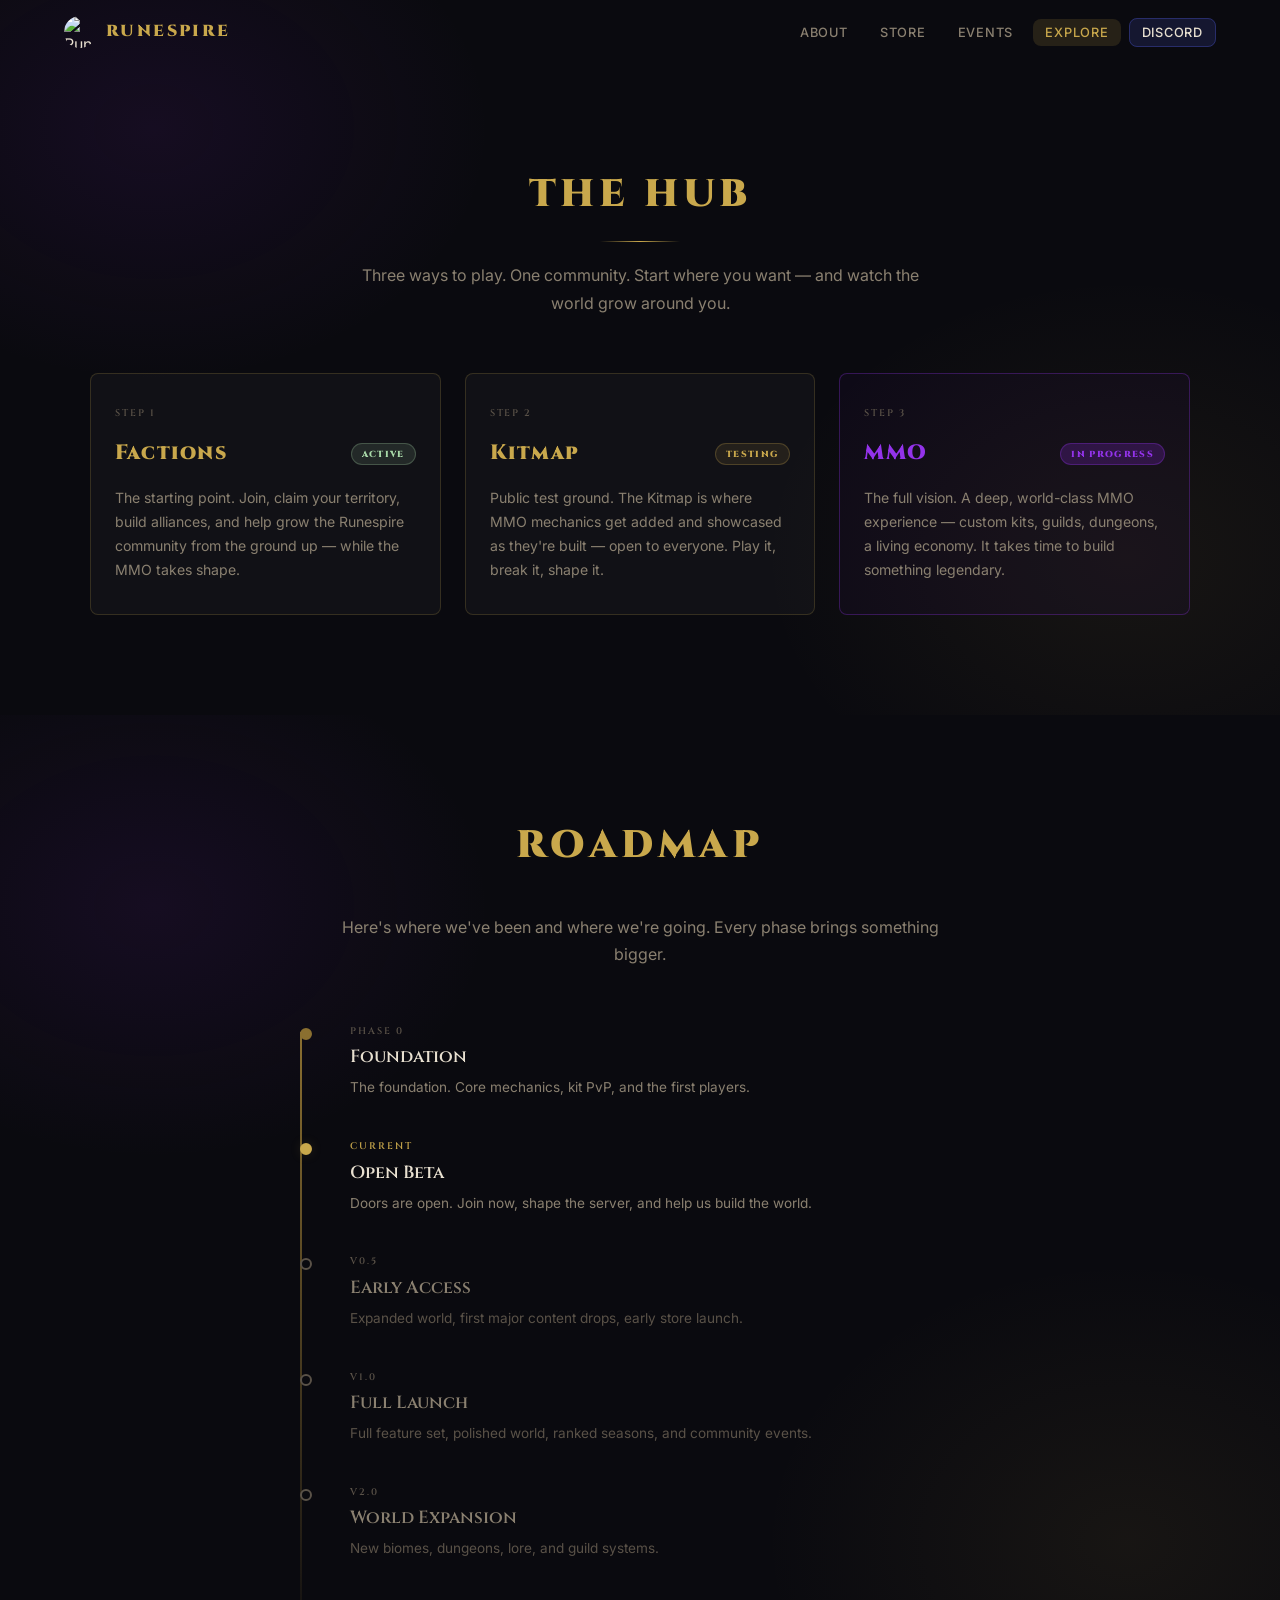
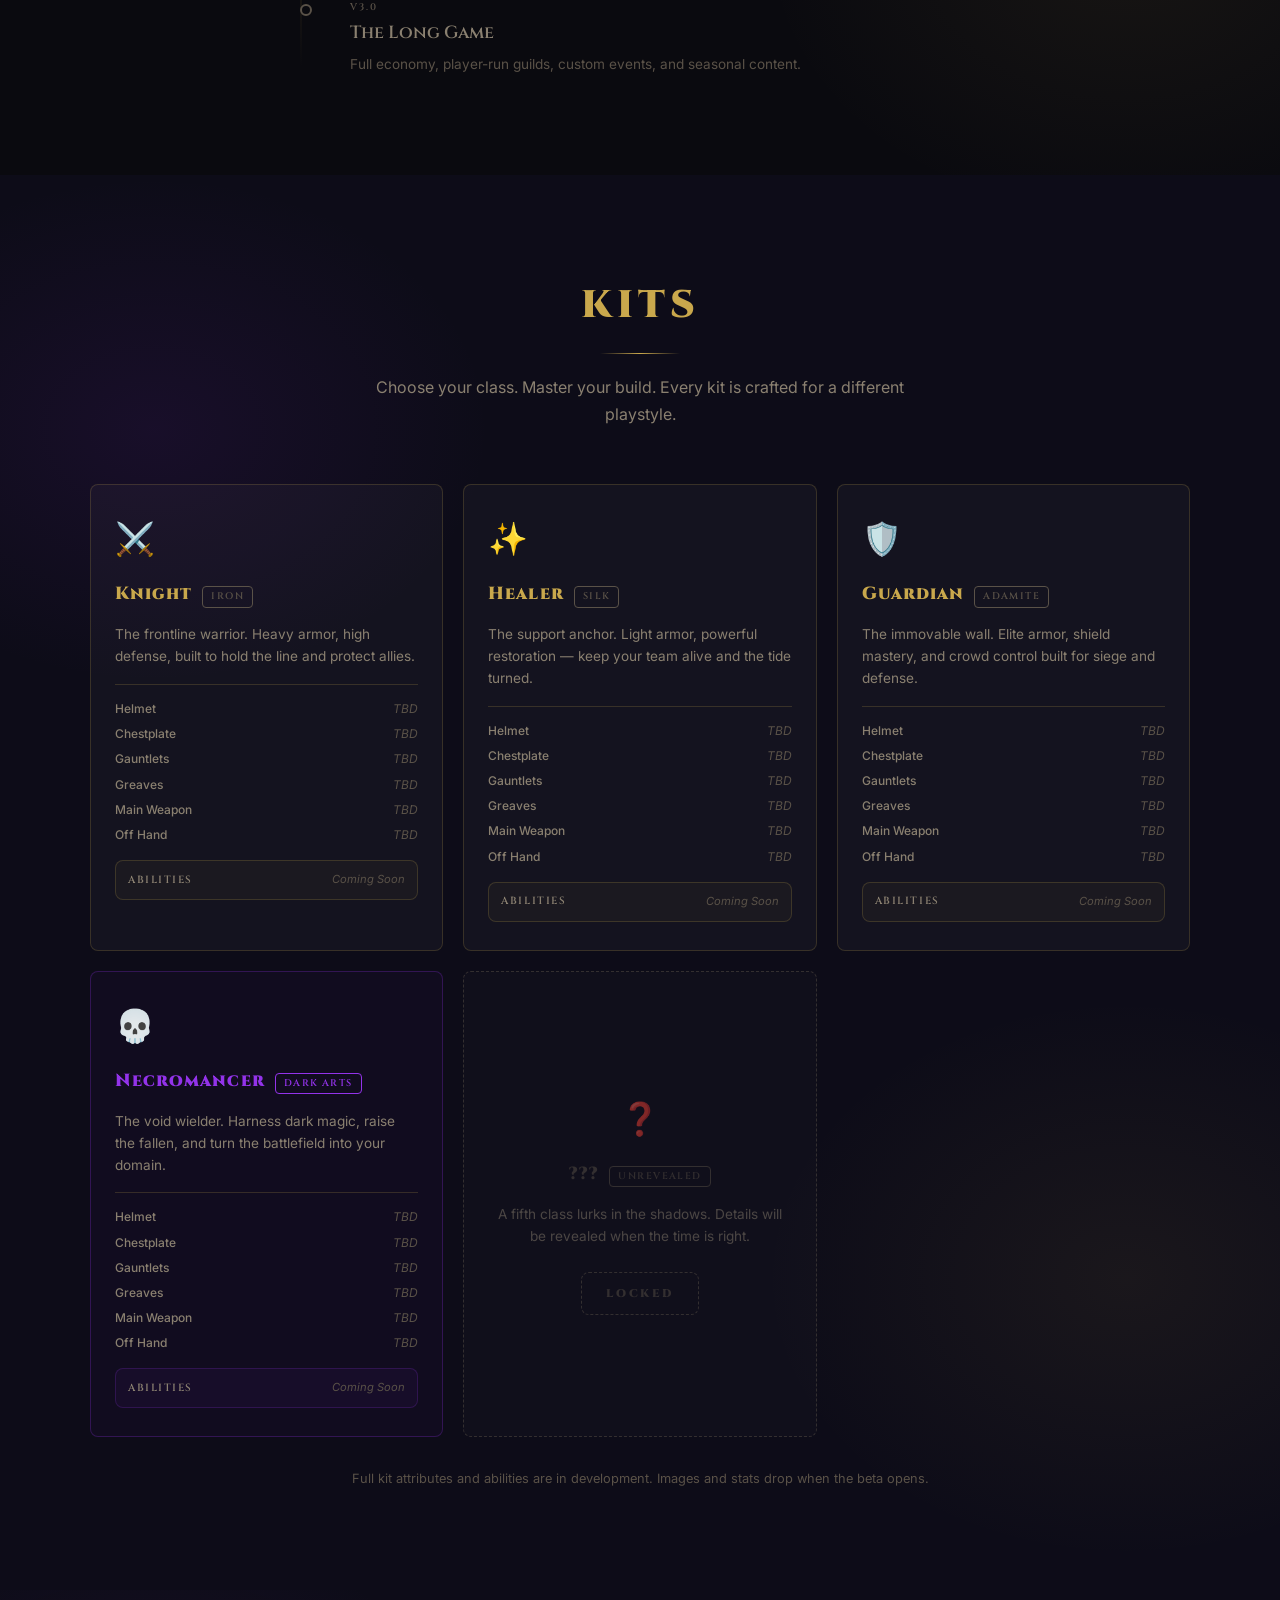
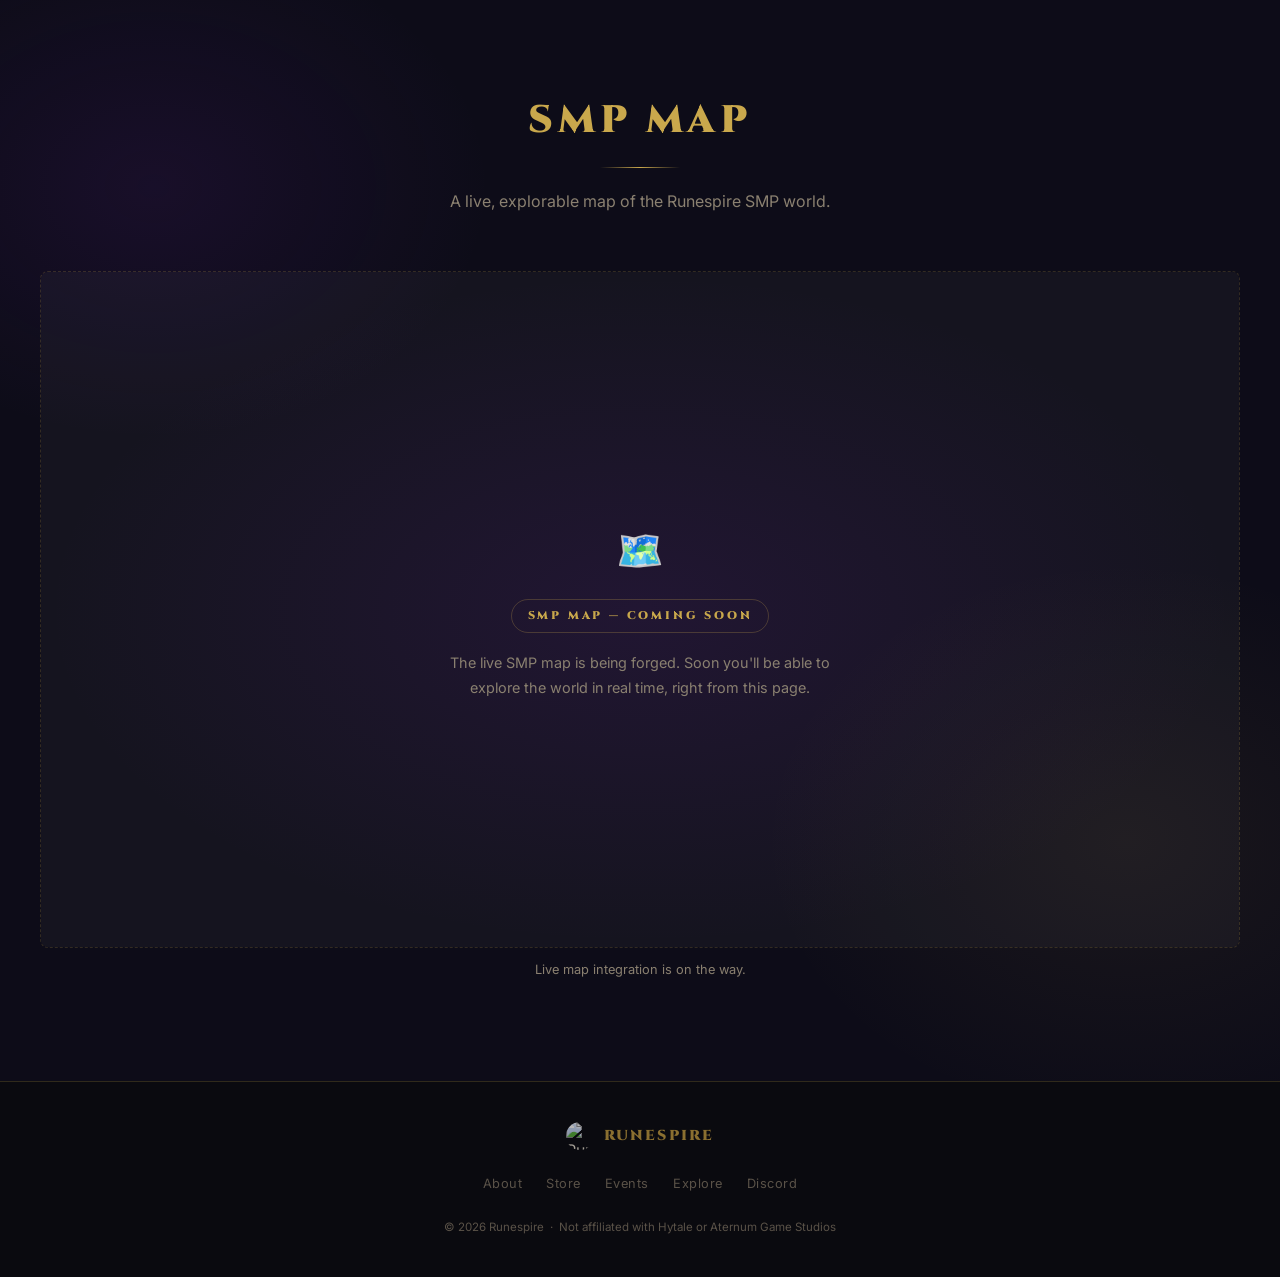
==== commit 414e26a2: "Update launch time to Saturday 12 PM EST, new 7-rank store lineup, World Map section replaced by SMP" ====
--- a/explore.html
+++ b/explore.html
@@ -246,29 +246,29 @@
     </div>
   </section>
 
-  <!-- ===== MAP ===== -->
-  <section id="map" class="section section--map">
+  <!-- ===== SMP MAP ===== -->
+  <section id="smp-map" class="section section--map">
     <div class="section-inner section-inner--wide">
-      <h2 class="section-title">World Map</h2>
-      <div class="section-rule"></div>
-      <p class="section-subtitle">A live, explorable map of the Runespire SMP world — coming soon.</p>
+      <h2 class="section-title">SMP Map</h2>
+      <div class="section-rule"></div>
+      <p class="section-subtitle">A live, explorable map of the Runespire SMP world.</p>
       <div class="map-frame-wrapper map-frame-wrapper--soon">
-        <!-- Live Dynmap embed — restore when map.runespire.net is ready:
+        <!-- Live SMP map embed — restore when map.runespire.net DNS is live:
         <iframe
-          src="https://map.runespire.net/#world=smp&x=558.67&z=474.67&zoom=-3"
+          src="http://map.runespire.net"
           class="map-frame"
-          title="Runespire SMP World Map"
+          title="Runespire SMP Map"
           allowfullscreen
           loading="lazy"
         ></iframe>
         -->
         <div class="map-soon">
           <span class="map-soon__icon" aria-hidden="true">🗺️</span>
-          <span class="map-soon__badge">Coming Soon</span>
-          <p class="map-soon__text">The live world map is being forged. Soon you'll be able to explore the SMP world in real time, right from this page.</p>
-        </div>
-      </div>
-      <p class="map-note">Live Dynmap integration is on the way.</p>
+          <span class="map-soon__badge">SMP Map — Coming Soon</span>
+          <p class="map-soon__text">The live SMP map is being forged. Soon you'll be able to explore the world in real time, right from this page.</p>
+        </div>
+      </div>
+      <p class="map-note">Live map integration is on the way.</p>
     </div>
   </section>
 
--- a/css/styles.css
+++ b/css/styles.css
@@ -950,12 +950,43 @@
   border-radius: 4px;
 }
 
-.rank-badge--explorer    { color: #7ec8e3; background: rgba(126, 200, 227, 0.1); }
-.rank-badge--explorerplus{ color: #a8d8a8; background: rgba(168, 216, 168, 0.1); }
-.rank-badge--vanguard    { color: #f4a261; background: rgba(244, 162, 97,  0.1); }
-.rank-badge--sentinel    { color: #e76f51; background: rgba(231, 111, 81,  0.1); }
-.rank-badge--luminary    { color: var(--purple-light); background: var(--purple-glow); }
-.rank-badge--ascendant   { color: var(--gold); background: rgba(201, 168, 76, 0.12); }
+.rank-badge--default    { color: var(--text-muted); background: rgba(255, 255, 255, 0.06); }
+.rank-badge--traveler   { color: #a8d8a8; background: rgba(168, 216, 168, 0.1); }
+.rank-badge--explorer   { color: #7ec8e3; background: rgba(126, 200, 227, 0.1); }
+.rank-badge--guardian   { color: #f4a261; background: rgba(244, 162, 97,  0.1); }
+.rank-badge--overlord   { color: #e76f51; background: rgba(231, 111, 81,  0.1); }
+.rank-badge--celestial  { color: var(--purple-light); background: var(--purple-glow); }
+.rank-badge--runekeeper { color: var(--gold); background: rgba(201, 168, 76, 0.12); }
+
+/* Default (free) tier — the baseline everyone starts with */
+.rank-card--default { border-style: dashed; }
+
+.rank-free {
+  font-family: var(--font-heading);
+  font-size: 0.8rem;
+  font-weight: 900;
+  letter-spacing: 0.08em;
+  text-transform: uppercase;
+  color: var(--text-muted);
+  white-space: nowrap;
+}
+
+.rank-included {
+  display: block;
+  text-align: center;
+  padding: 10px 16px;
+  font-family: var(--font-heading);
+  font-size: 0.7rem;
+  font-weight: 600;
+  letter-spacing: 0.12em;
+  text-transform: uppercase;
+  color: var(--text-dim);
+  border: 1px dashed var(--border);
+  border-radius: var(--radius);
+}
+
+/* 7 cards: RuneKeeper sits centered on the final row */
+.ranks-grid > .rank-card:nth-child(7) { grid-column: 2; }
 
 .rank-price {
   font-family: var(--font-heading);
@@ -1017,7 +1048,7 @@
   pointer-events: none;
 }
 
-.btn-rank--ascendant {
+.btn-rank--runekeeper {
   color: var(--gold);
   border-color: var(--gold);
 }
@@ -1669,18 +1700,18 @@
   transition: background 0.25s, border-color 0.25s, transform 0.25s, box-shadow 0.25s;
 }
 
-.rank-badge--explorer     { box-shadow: 0 0 14px rgba(126, 200, 227, 0.15); }
-.rank-badge--explorerplus { box-shadow: 0 0 14px rgba(168, 216, 168, 0.15); }
-.rank-badge--vanguard     { box-shadow: 0 0 14px rgba(244, 162, 97, 0.15); }
-.rank-badge--sentinel     { box-shadow: 0 0 14px rgba(231, 111, 81, 0.15); }
-.rank-badge--luminary     { box-shadow: 0 0 14px rgba(147, 51, 234, 0.2); }
-.rank-badge--ascendant    { box-shadow: 0 0 14px rgba(201, 168, 76, 0.2); }
-
-.rank-card:has(.rank-badge--explorer):hover     { border-color: rgba(126, 200, 227, 0.45); box-shadow: 0 10px 28px rgba(0, 0, 0, 0.3), 0 0 24px rgba(126, 200, 227, 0.14); }
-.rank-card:has(.rank-badge--explorerplus):hover { border-color: rgba(168, 216, 168, 0.45); box-shadow: 0 10px 28px rgba(0, 0, 0, 0.3), 0 0 24px rgba(168, 216, 168, 0.14); }
-.rank-card:has(.rank-badge--vanguard):hover     { border-color: rgba(244, 162, 97, 0.45);  box-shadow: 0 10px 28px rgba(0, 0, 0, 0.3), 0 0 24px rgba(244, 162, 97, 0.14); }
-.rank-card:has(.rank-badge--sentinel):hover     { border-color: rgba(231, 111, 81, 0.45);  box-shadow: 0 10px 28px rgba(0, 0, 0, 0.3), 0 0 24px rgba(231, 111, 81, 0.14); }
-.rank-card:has(.rank-badge--luminary):hover     { border-color: rgba(147, 51, 234, 0.5);   box-shadow: 0 10px 28px rgba(0, 0, 0, 0.3), 0 0 24px rgba(147, 51, 234, 0.18); }
+.rank-badge--traveler   { box-shadow: 0 0 14px rgba(168, 216, 168, 0.15); }
+.rank-badge--explorer   { box-shadow: 0 0 14px rgba(126, 200, 227, 0.15); }
+.rank-badge--guardian   { box-shadow: 0 0 14px rgba(244, 162, 97, 0.15); }
+.rank-badge--overlord   { box-shadow: 0 0 14px rgba(231, 111, 81, 0.15); }
+.rank-badge--celestial  { box-shadow: 0 0 14px rgba(147, 51, 234, 0.2); }
+.rank-badge--runekeeper { box-shadow: 0 0 14px rgba(201, 168, 76, 0.2); }
+
+.rank-card:has(.rank-badge--traveler):hover  { border-color: rgba(168, 216, 168, 0.45); box-shadow: 0 10px 28px rgba(0, 0, 0, 0.3), 0 0 24px rgba(168, 216, 168, 0.14); }
+.rank-card:has(.rank-badge--explorer):hover  { border-color: rgba(126, 200, 227, 0.45); box-shadow: 0 10px 28px rgba(0, 0, 0, 0.3), 0 0 24px rgba(126, 200, 227, 0.14); }
+.rank-card:has(.rank-badge--guardian):hover  { border-color: rgba(244, 162, 97, 0.45);  box-shadow: 0 10px 28px rgba(0, 0, 0, 0.3), 0 0 24px rgba(244, 162, 97, 0.14); }
+.rank-card:has(.rank-badge--overlord):hover  { border-color: rgba(231, 111, 81, 0.45);  box-shadow: 0 10px 28px rgba(0, 0, 0, 0.3), 0 0 24px rgba(231, 111, 81, 0.14); }
+.rank-card:has(.rank-badge--celestial):hover { border-color: rgba(147, 51, 234, 0.5);   box-shadow: 0 10px 28px rgba(0, 0, 0, 0.3), 0 0 24px rgba(147, 51, 234, 0.18); }
 
 /* ELITE badge breathes */
 .rank-card__badge-featured {
@@ -1792,6 +1823,8 @@
   .about-grid   { grid-template-columns: 1fr; }
   .servers-grid { grid-template-columns: 1fr; }
   .ranks-grid   { grid-template-columns: repeat(2, 1fr); }
+  /* RuneKeeper spans the full final row in the 2-column layout */
+  .ranks-grid > .rank-card:nth-child(7) { grid-column: 1 / -1; }
   .events-grid  { grid-template-columns: 1fr; }
   .kits-grid    { grid-template-columns: repeat(2, 1fr); }
 }
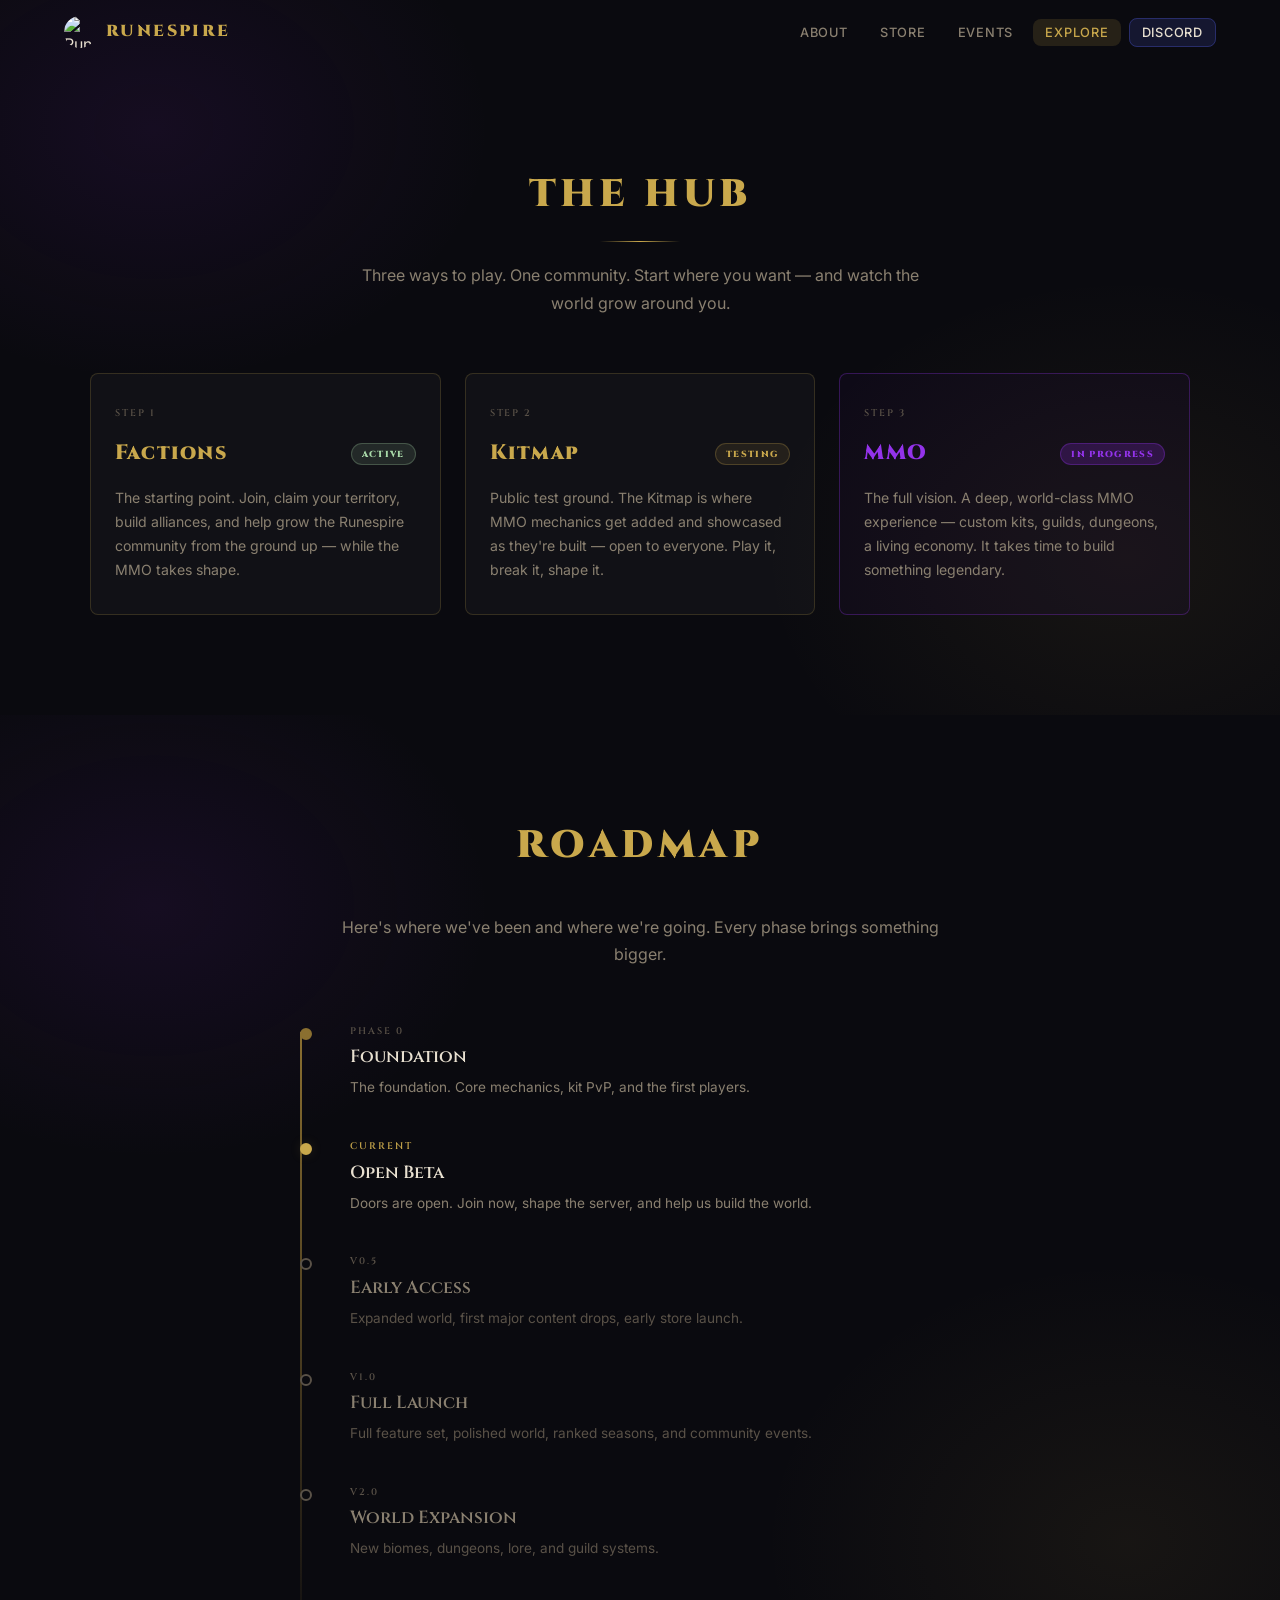
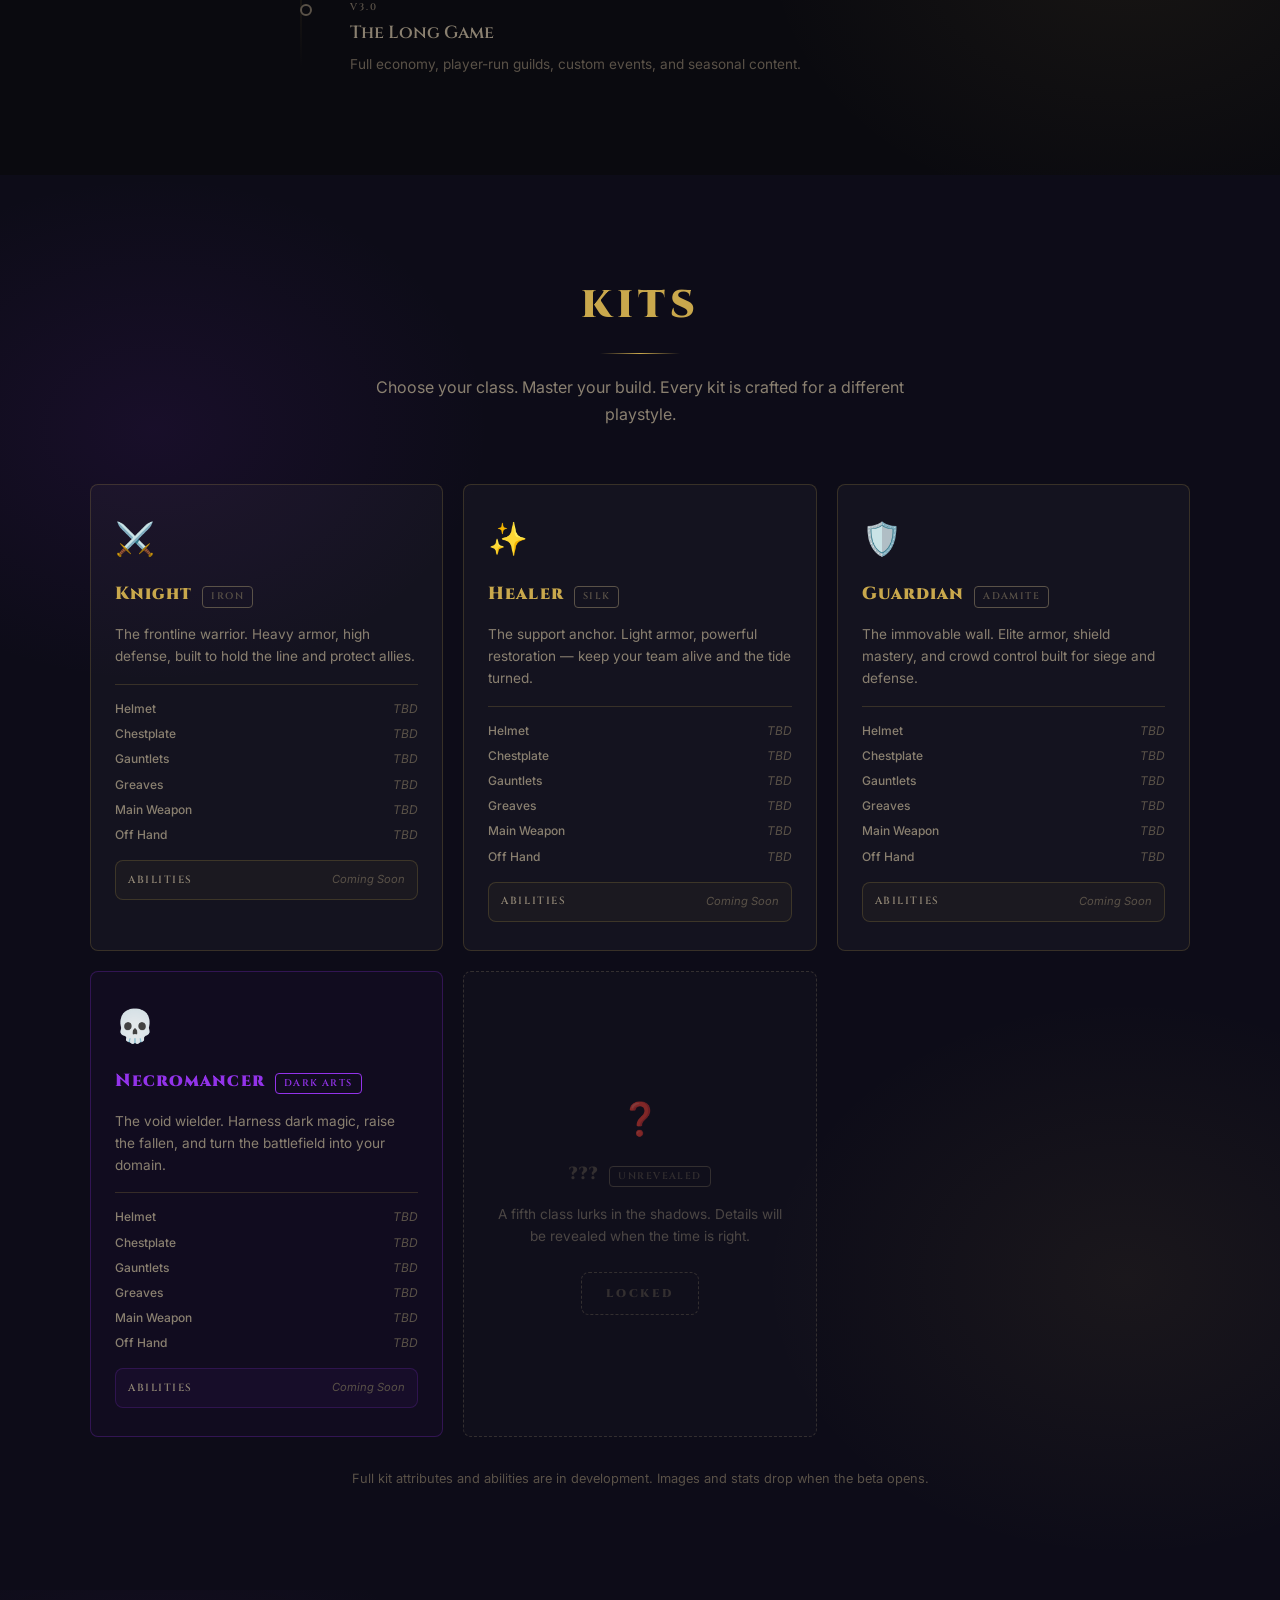
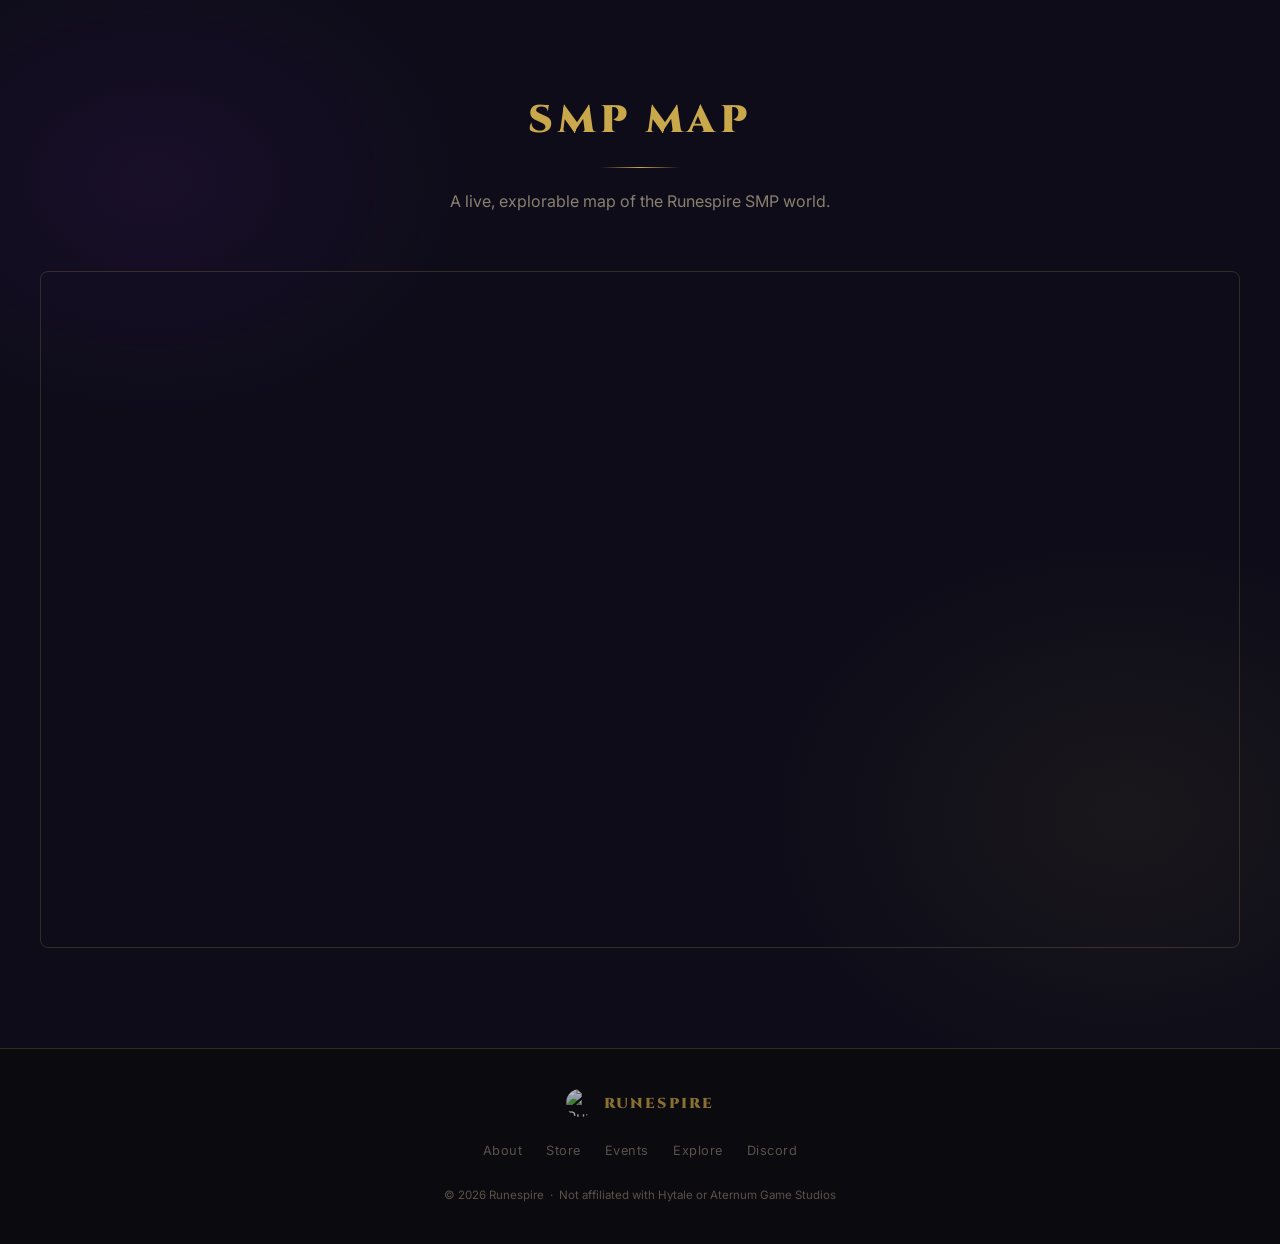
==== commit 9e821a39: "Enable live SMP map iframe (66.45.235.138:8080), allow in CSP frame-src Co-Authored-By: Claude Fable" ====
--- a/explore.html
+++ b/explore.html
@@ -246,31 +246,25 @@
     </div>
   </section>
 
-  <!-- ===== SMP MAP ===== -->
-  <section id="smp-map" class="section section--map">
-    <div class="section-inner section-inner--wide">
-      <h2 class="section-title">SMP Map</h2>
-      <div class="section-rule"></div>
-      <p class="section-subtitle">A live, explorable map of the Runespire SMP world.</p>
-      <div class="map-frame-wrapper map-frame-wrapper--soon">
-        <!-- Live SMP map embed — restore when map.runespire.net DNS is live:
-        <iframe
-          src="http://map.runespire.net"
-          class="map-frame"
-          title="Runespire SMP Map"
-          allowfullscreen
-          loading="lazy"
-        ></iframe>
-        -->
-        <div class="map-soon">
-          <span class="map-soon__icon" aria-hidden="true">🗺️</span>
-          <span class="map-soon__badge">SMP Map — Coming Soon</span>
-          <p class="map-soon__text">The live SMP map is being forged. Soon you'll be able to explore the world in real time, right from this page.</p>
-        </div>
-      </div>
-      <p class="map-note">Live map integration is on the way.</p>
-    </div>
-  </section>
+<!-- ===== SMP MAP ===== -->
+<section id="smp-map" class="section section--map">
+  <div class="section-inner section-inner--wide">
+    <h2 class="section-title">SMP Map</h2>
+    <div class="section-rule"></div>
+    <p class="section-subtitle">A live, explorable map of the Runespire SMP world.</p>
+    <div class="map-frame-wrapper">
+      <iframe
+        src="http://66.45.235.138:8080/"
+        class="map-frame"
+        title="Runespire SMP Map"
+        allowfullscreen
+        loading="lazy"
+      ></iframe>
+    </div>
+  </div>
+
+
+</section>
 
   <!-- ===== FOOTER ===== -->
   <footer class="site-footer">
--- a/css/styles.css
+++ b/css/styles.css
@@ -1230,6 +1230,35 @@
 
 .event-card--tbd { opacity: 0.7; }
 
+/* Featured launch event — spans the full top row, gold treatment */
+.event-card--featured {
+  grid-column: 1 / -1;
+  border-color: var(--gold);
+  background: rgba(201, 168, 76, 0.05);
+  box-shadow: 0 0 30px rgba(201, 168, 76, 0.1);
+}
+
+.event-card--featured:hover {
+  border-color: var(--gold-light);
+}
+
+.event-card--featured .event-card__title {
+  font-size: 1.2rem;
+  color: var(--gold-light);
+}
+
+.event-card__label--live {
+  color: var(--gold);
+  border-color: var(--gold);
+  animation: elitePulse 2.4s ease-in-out infinite;
+}
+
+.event-card__status--gold {
+  color: var(--gold);
+  font-weight: 600;
+  letter-spacing: 0.08em;
+}
+
 .event-card__label {
   font-family: var(--font-heading);
   font-size: 0.55rem;
@@ -1807,6 +1836,7 @@
   }
   .section::before,
   .rank-card__badge-featured,
+  .event-card__label--live,
   .roadmap-item--active .roadmap-marker,
   .map-soon__badge { animation: none; }
 }
